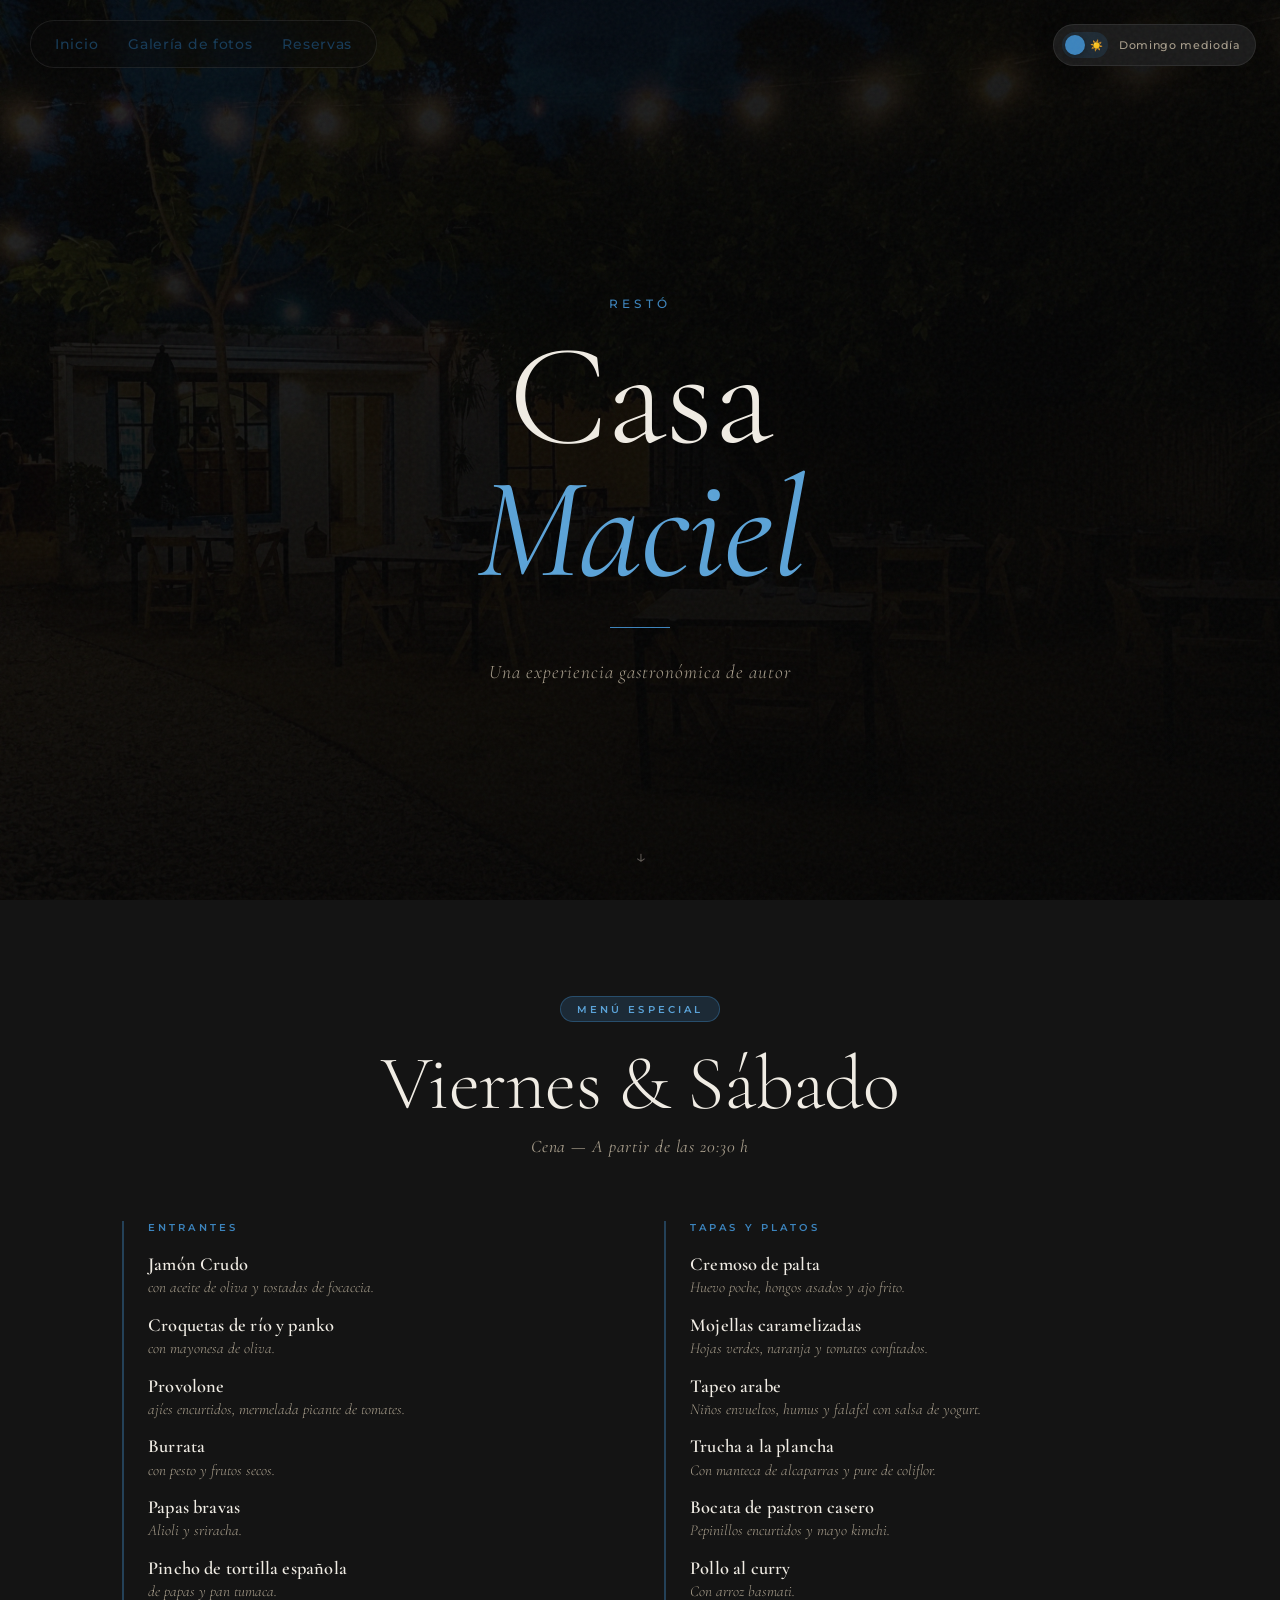
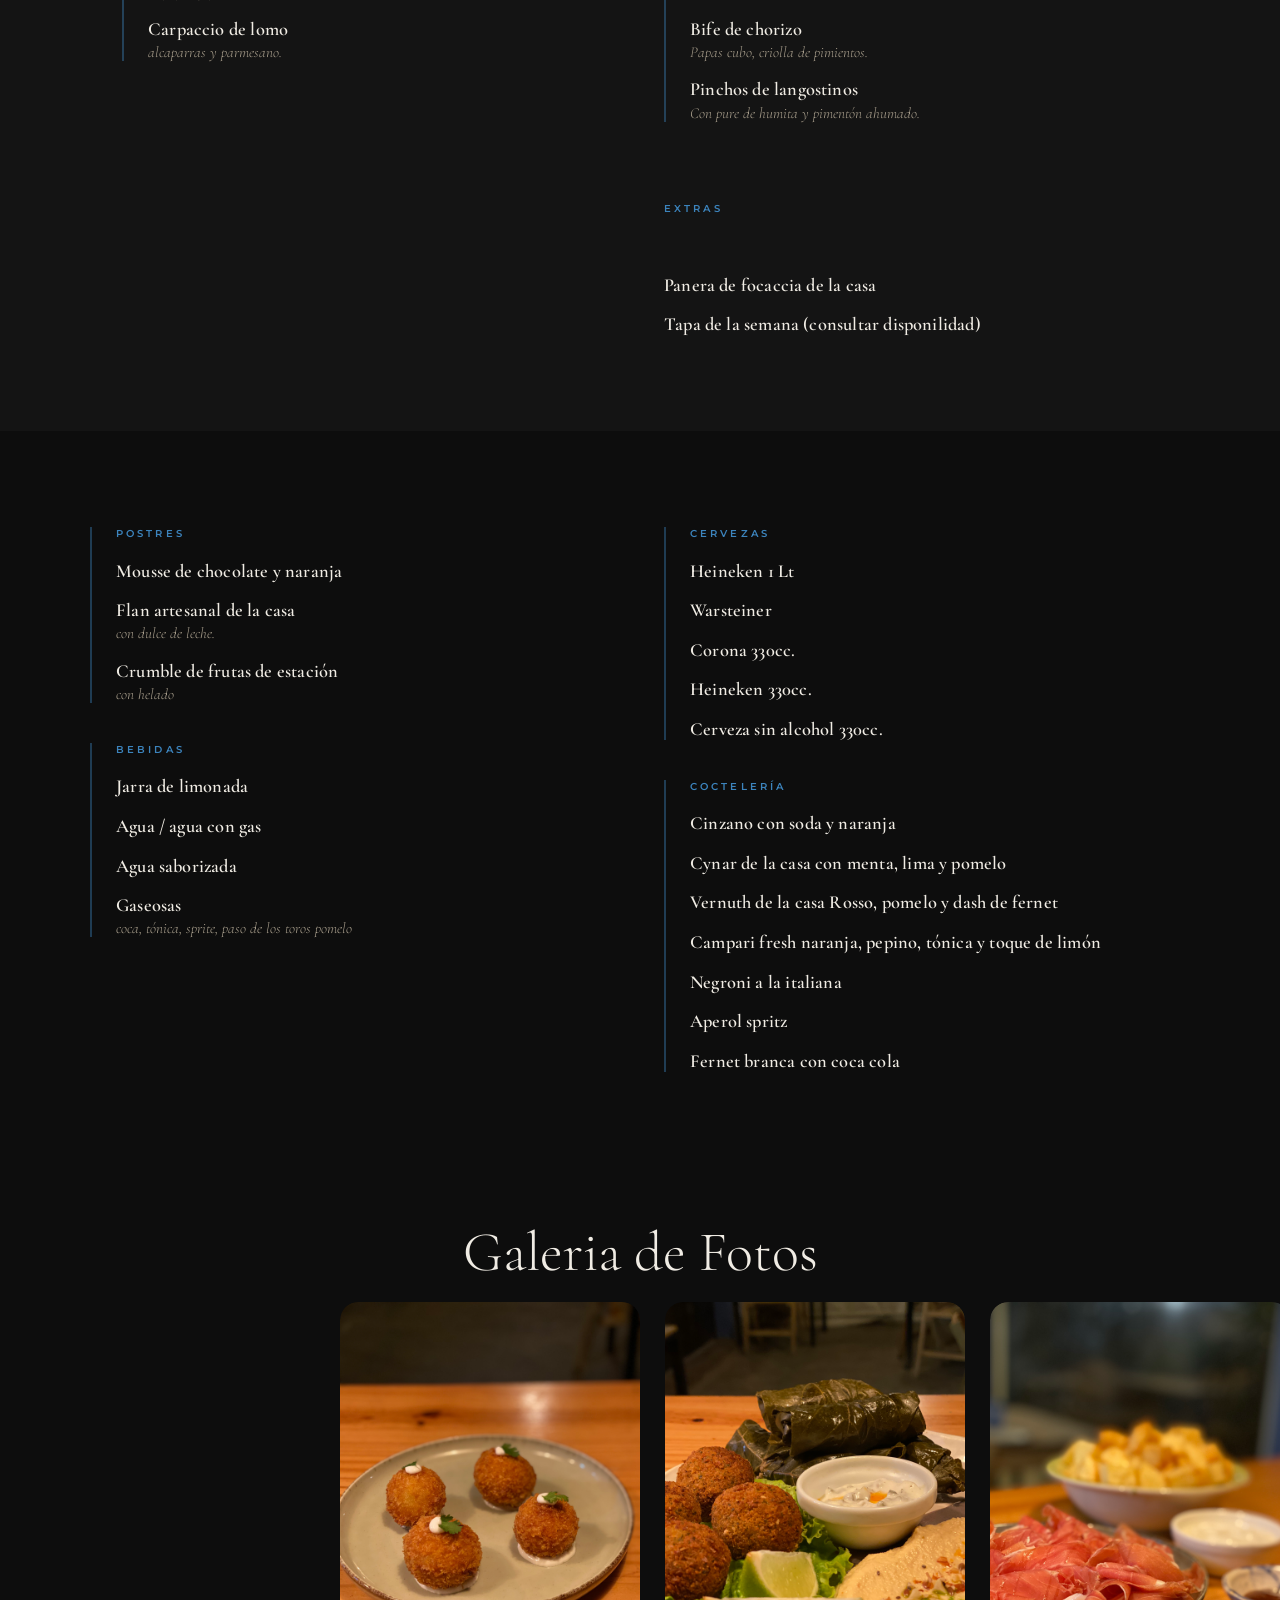
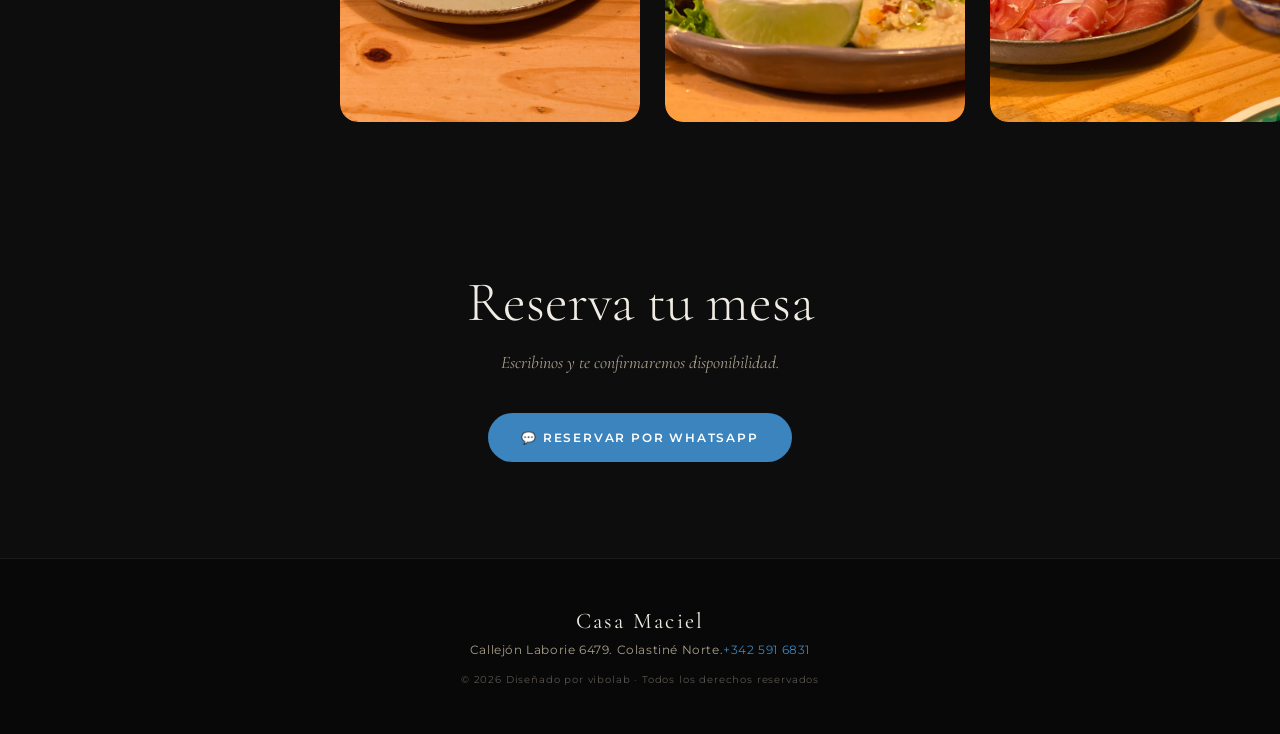
==== index.html @ a806f14a "Menu acomodado y galeria" ====
<!DOCTYPE html>
<html lang="es" data-theme="dark">
<head>
  <meta charset="UTF-8" />
 <title>Casa Maciel Resto - Experiencia gastronómica.</title>

  <link rel="canonical" href="https://www.casamacielresto.com/">
  <meta name="description" content="Casa Maciel Resto en Colastine Norte. Platos caseros, cocina de autor.">
  <meta name="keywords" content="casa maciel, pastas, platos caseros, cocina de autor, Colastine Norte, experiencia gastronomica, ambiente familiar">
  <meta name="author" content="Casa Maciel ">
  <meta name="robots" content="index, follow">
  <meta name="viewport" content="width=device-width, initial-scale=1.0">

  <meta property="og:title" content="Casa Maciel">
  <meta property="og:description" content="Cocina de autor. Experiencia gastronomica.">
  <meta property="og:url" content="https://www.casamacielresto.com/">
  <meta property="og:type" content="website">

  <meta name="viewport" content="width=device-width, initial-scale=1.0"/>
  <title>Casa Maciel</title>
  <link rel="preconnect" href="https://fonts.googleapis.com">
  <link rel="preconnect" href="https://fonts.gstatic.com" crossorigin>
  <link href="https://fonts.googleapis.com/css2?family=Cormorant+Garamond:ital,wght@0,300;0,400;0,600;1,300;1,400&family=Montserrat:wght@300;400;500;600&display=swap" rel="stylesheet">
  <link rel="stylesheet" href="style.css" />
</head>
<body>

  <div class="nav">

    <!-- MENÚ -->
    <nav class="menu">
      <a href="index.html">Inicio</a>
      <a href="index.html#galeria">Galería de fotos</a>
      <a href="index.html#reservas">Reservas</a>
    </nav>

  </div>

  <!-- Toggle Button -->
  <div class="theme-toggle-wrap">
    <button class="theme-toggle" id="themeToggle" aria-label="Cambiar modo">
      <div class="toggle-track">
        <div class="toggle-icons">
          <span class="icon-moon">🌙</span>
          <span class="icon-sun">☀️</span>
        </div>
        <div class="toggle-thumb"></div>
      </div>
      <span class="toggle-label" id="toggleLabel">Domingo mediodía</span>
    </button>
  </div>

  <!-- Hero -->
  <header class="hero">
    <div class="hero-bg"></div>
    <div class="hero-content">
      <p class="hero-tagline">Restó</p>
      <h1 class="hero-title">Casa<br><em>Maciel</em></h1>
      <div class="hero-divider"></div>
      <p class="hero-sub">Una experiencia gastronómica de autor</p>
    </div>
    <div class="hero-scroll">
      <span>↓</span>
    </div>
  </header>

  <!-- Menu Section -->
  <section class="menu-section" id="menuSection">

    <!-- MENÚ OSCURO: Viernes y Sábado Noche -->
    <div class="menu-panel menu-dark" id="menuNoche">
      <div class="menu-header">
        <span class="menu-badge">Menú especial</span>
        <h2 class="menu-title">Viernes & Sábado</h2>
        <p class="menu-subtitle">Cena — A partir de las 20:30 h</p>
      </div>

      <!--COLUMNA IZQUIERDA-->
      <div class="menu-body">
        <div class="menu-col">
          <div class="course">
            <h3 class="course-label">Entrantes</h3>
            <ul class="dish-list">
              <li class="dish">
                <span class="dish-name">Jamón Crudo</span>
                <span class="dish-desc">con aceite de oliva y tostadas de focaccia.</span>
              </li>
              <li class="dish">
                <span class="dish-name">Croquetas de río y panko</span>
                <span class="dish-desc">con mayonesa de oliva.</span>
              </li>
              <li class="dish">
                <span class="dish-name">Provolone</span>
                <span class="dish-desc">ajíes encurtidos, mermelada picante de tomates.</span>
              </li>
              <li class="dish">
                <span class="dish-name">Burrata</span>
                <span class="dish-desc">con pesto y frutos secos.</span>
              </li>
              <li class="dish">
                <span class="dish-name">Papas bravas</span>
                <span class="dish-desc">Alioli y sriracha.</span>
              </li>
              <li class="dish">
                <span class="dish-name">Pincho de tortilla española</span>
                <span class="dish-desc">de papas y pan tumaca.</span>
              </li>
              <li class="dish">
                <span class="dish-name">Carpaccio de lomo</span>
                <span class="dish-desc">alcaparras y parmesano.</span>
              </li>
            </ul>
          </div>
      </div>

      <!-- COLUMNA DERECHA-->
  <div class="menu-col">

    <div class="course">
      <h3 class="course-label">Tapas y platos</h3>
          <ul class="dish-list">
            <li class="dish">
                <span class="dish-name">Cremoso de palta</span>
                <span class="dish-desc">Huevo poche, hongos asados y ajo frito.</span>
            </li>
            <li class="dish">
                <span class="dish-name">Mojellas caramelizadas</span>
                <span class="dish-desc">Hojas verdes, naranja y tomates confitados.</span>
            </li>
            <li class="dish">
                <span class="dish-name">Tapeo arabe</span>
                <span class="dish-desc">Niños envueltos, humus y falafel con salsa de yogurt.</span>
            </li>
            <li class="dish">
                <span class="dish-name">Trucha a la plancha</span>
                <span class="dish-desc">Con manteca de alcaparras y pure de coliflor.</span>
            </li>
            <li class="dish">
                <span class="dish-name">Bocata de pastron casero</span>
                <span class="dish-desc">Pepinillos encurtidos y mayo kimchi.</span>
            </li>
            <li class="dish">
                <span class="dish-name">Pollo al curry</span>
                <span class="dish-desc">Con arroz basmati.</span>
            </li>
            <li class="dish">
                <span class="dish-name">Bife de chorizo</span>
                <span class="dish-desc">Papas cubo, criolla de pimientos.</span>
            </li>
            <li class="dish">
                <span class="dish-name">Pinchos de langostinos</span>
                <span class="dish-desc">Con pure de humita y pimentón ahumado.</span>
            </li>
          </ul>
    </div>

    <div class="course"></div>
      <h3 class="course-label">Extras</h3>
            <ul class="dish-list">
              <li class="dish">
                <span class="dish-name">Panera de focaccia de la casa</span>
              </li>
              <li class="dish">
                <span class="dish-name">Tapa de la semana (consultar disponilidad)</span>
              </li>
            </ul>
        </div>
      </div>
    </div>
   </div>
    
   <!-- MENÚ CLARO: Domingos mediodía -->
    <div class="menu-panel menu-light" id="menuDia">
      <div class="menu-header">
        <span class="menu-badge">Menú del día</span>
        <h2 class="menu-title">Domingos</h2>
        <p class="menu-subtitle">Almuerzo — De 13:00 a 16:00 h</p>
      </div>

      <!--COLUMNA IZQUIERDA-->
      <div class="menu-body">
        <div class="menu-col">
          <div class="course">
            <h3 class="course-label">Para empezar</h3>
            <ul class="dish-list">
              <li class="dish">
                <span class="dish-name">Jamón Crudo</span>
                <span class="dish-desc">con aceite de oliva y tostadas de focaccia.</span>
              </li>
              <li class="dish">
                <span class="dish-name">Croquetas de río y panko</span>
                <span class="dish-desc">con mayonesa de oliva.</span>
              </li>
              <li class="dish">
                <span class="dish-name">Provolone</span>
                <span class="dish-desc">ajíes encurtidos, mermelada picante de tomates.</span>
              </li>
              <li class="dish">
                <span class="dish-name">Burrata</span>
                <span class="dish-desc">con pesto y frutos secos.</span>
              </li>
              <li class="dish">
                <span class="dish-name">Papas bravas</span>
                <span class="dish-desc">Alioli y sriracha.</span>
              </li>
              <li class="dish">
                <span class="dish-name">Pincho de tortilla española</span>
                <span class="dish-desc">de papas y pan tumaca.</span>
              </li>
              <li class="dish">
                <span class="dish-name">Carpaccio de lomo</span>
                <span class="dish-desc">alcaparras y parmesano.</span>
              </li>
            </ul>
          </div>
        </div>

        <!--COLUMNA DERECHA-->
        <div class="menu-col ">
          <div class="course">
            <h3 class="course-label">Principales</h3>
            <ul class="dish-list">
              <li class="dish">
                <span class="dish-name">Costillar a la leña</span>
                <span class="dish-desc">con ensalada criolla y papas cubo.</span>
              </li>
              <li class="dish">
                <span class="dish-name">Sorrentinos de hongo y ricota</span>
                <span class="dish-desc">con salsa Pomodoro y albahaca.</span>
              </li>
              <li class="dish">
                <span class="dish-name">Fagottinis de trucha</span>
                <span class="dish-desc">con manteca de hierbas y alcaparras.</span>
              </li>
              <li class="dish">
                <span class="dish-name">Raviolón de berenjena ahumada y frutos secos</span>
                <span class="dish-desc">con crema de tomillo.</span>
              </li>
              <li class="dish">
                <span class="dish-name">Lasagna mixta de jamón y queso, acelga y salsa blanca</span>
                <span class="dish-desc">con salsa de osobuco braseado.</span>
              </li>
              <li class="dish">
                <span class="dish-name">Consulte por pasta del día</span>
              </li>
              <li class="dish">
                <span class="dish-name">Otras salsas</span>
                <span class="dish-desc">ragu de hongos / tuco / crema.</span>
              </li>
            </ul>
          </div>
        </div>

        </div>  
        </div>
      </div>
    </div>

  </section>

  <section class="postres">
  <div class="postres-inner">

    <div class="menu-body">

      <!-- COLUMNA IZQUIERDA -->
      <div class="menu-col">

        <div class="course">
          <h3 class="course-label">Postres</h3>
          <ul class="dish-list">
            <li class="dish">
              <span class="dish-name">Mousse de chocolate y naranja</span>
            </li>

            <li class="dish">
              <span class="dish-name">Flan artesanal de la casa</span>
              <span class="dish-desc">con dulce de leche.</span>
            </li>

            <li class="dish">
              <span class="dish-name">Crumble de frutas de estación</span>
              <span class="dish-desc">con helado</span>
            </li>
          </ul>
        </div>

        <div class="course">
          <h3 class="course-label">Bebidas</h3>

          <ul class="dish-list">
            <li class="dish">
              <span class="dish-name">Jarra de limonada</span>
            </li>

            <li class="dish">
              <span class="dish-name">Agua / agua con gas</span>
            </li>

            <li class="dish">
              <span class="dish-name">Agua saborizada</span>
            </li>

            <li class="dish">
              <span class="dish-name">Gaseosas </span>
              <span class="dish-desc">coca, tónica, sprite, paso de los toros pomelo</span>
            </li>
          </ul>
        </div>

      </div>

      <!-- COLUMNA DERECHA -->
      <div class="menu-col">

        <div class="course">
          <h3 class="course-label">Cervezas</h3>

          <ul class="dish-list">
            <li class="dish">
              <span class="dish-name">Heineken 1 Lt</span>
            </li>

            <li class="dish">
              <span class="dish-name">Warsteiner</span>
            </li>

            <li class="dish">
              <span class="dish-name">Corona 330cc.</span>
            </li>

            <li class="dish">
              <span class="dish-name">Heineken 330cc.</span>
            </li>

            <li class="dish">
              <span class="dish-name">Cerveza sin alcohol 330cc.</span>
            </li>
          </ul>
        </div>

        <div class="course">
          <h3 class="course-label">Coctelería</h3>

          <ul class="dish-list">
            <li class="dish">
              <span class="dish-name">Cinzano con soda y naranja</span>
            </li>

            <li class="dish">
              <span class="dish-name">Cynar de la casa con menta, lima y pomelo</span>
            </li>

            <li class="dish">
              <span class="dish-name">Vernuth de la casa Rosso, pomelo y dash de fernet</span>
            </li>

            <li class="dish">
              <span class="dish-name">Campari fresh naranja, pepino, tónica y toque de limón</span>
            </li>

            <li class="dish">
              <span class="dish-name">Negroni a la italiana</span>
            </li>

            <li class="dish">
              <span class="dish-name">Aperol spritz</span>
            </li>

            <li class="dish">
              <span class="dish-name">Fernet branca con coca cola</span>
            </li>
          </ul>
        </div>

      </div>

    </div>

  </div>
</section>

<!-- Gasleria de Fotos -->
<section class="galeria" id="galeria">
  <div class="reservas-inner">
    <h2 class="reservas-title">Galeria de Fotos</h2>
      <div class="galeria-track">

        <!-- originales -->
        <div class="card"><img src="img/IMG_4626.jpg"></div>
        <div class="card"><img src="img/IMG_4635.jpg"></div>
        <div class="card"><img src="img/IMG_4674.jpg"></div>
        <div class="card"><img src="img/IMG_4711.jpg"></div>
        <div class="card"><img src="img/IMG_4718.jpg"></div>
        <div class="card"><img src="img/IMG_4720.jpg "></div>


         <!-- duplicadas -->
        <div class="card"><img src="img/IMG_4626.jpg"></div>
        <div class="card"><img src="img/IMG_4635.jpg"></div>
        <div class="card"><img src="img/IMG_4674.jpg"></div>
        <div class="card"><img src="img/IMG_4711.jpg"></div>
        <div class="card"><img src="img/IMG_4718.jpg"></div>
        <div class="card"><img src="img/IMG_4720.jpg "></div>


      </div>
  </div>
</section>  

<!-- Reservas -->
<section class="reservas" id="reservas">
  <div class="reservas-inner">
    <h2 class="reservas-title">Reserva tu mesa</h2>

    <p class="reservas-text">
      Escribinos y te confirmaremos disponibilidad.
    </p>

    <div class="reservas-actions">

      <a href="https://wa.me/543425916831?text=Hola,%20quiero%20reservar%20una%20mesa"
         target="_blank"
         class="btn btn-primary">

         💬 Reservar por WhatsApp

      </a>

    </div>
  </div>
</section>

  <!-- Footer -->
  <footer class="footer">
    <div class="footer-inner">
      <p class="footer-brand">Casa Maciel</p>
      <p class="footer-info">Callejón Laborie 6479. Colastiné Norte.<a href="tel:+5493425916831">+342 591 6831</a></p>
      <p class="footer-copy">© 2026 Diseñado por <a href="https://vibolabdev.com/">vibolab</a> · Todos los derechos reservados</p>
    </div>
  </footer>

  <script src="script.js"></script>
</body>
</html>
---- style.css ----
/* ===========================
   CASA MACIEL — style.css
   =========================== */

/* ---------- Reset & Base ---------- */
*, *::before, *::after { box-sizing: border-box; margin: 0; padding: 0; }

html {
  scroll-behavior: smooth;
  font-size: 16px;
}

/* ---------- CSS Variables: DARK (Viernes & Sábado noche) ---------- */
[data-theme="dark"] {
  --bg:           #0d0d0d;
  --bg-2:         #141414;
  --bg-card:      #1a1a1a;
  --surface:      #222222;
  --accent:       #3c84bd;
  --accent-light: #5ba3d8;
  --accent-glow:  rgba(60, 132, 189, 0.25);
  --text-primary: #f0ece4;
  --text-sec:     #a89e8c;
  --text-muted:   #5a5550;
  --border:       rgba(255,255,255,0.08);
  --border-acc:   rgba(60,132,189,0.4);
  --price-bg:     rgba(60,132,189,0.12);
  --badge-bg:     rgba(60,132,189,0.2);
  --badge-color:  #5ba3d8;
  --hero-overlay: linear-gradient(160deg, rgba(13,13,13,0.6) 0%, rgba(13,13,13,0.85) 60%, #0d0d0d 100%);
  --toggle-bg:    #1e2a34;
  --toggle-thumb: #3c84bd;
  --btn-primary-bg: #3c84bd;
  --btn-primary-text: #fff;
  --btn-outline-border: rgba(240,236,228,0.3);
  --btn-outline-text: #f0ece4;
  --footer-bg:    #080808;
  --grain-opacity: 0.04;
}

/* ---------- CSS Variables: LIGHT (Domingos mediodía) ---------- */
[data-theme="light"] {
  --bg:           #f5f0e8;
  --bg-2:         #ede7db;
  --bg-card:      #ffffff;
  --surface:      #faf7f2;
  --accent:       #3c84bd;
  --accent-light: #2a6fa8;
  --accent-glow:  rgba(60, 132, 189, 0.15);
  --text-primary: #1a1612;
  --text-sec:     #5c4f3a;
  --text-muted:   #a09278;
  --border:       rgba(0,0,0,0.08);
  --border-acc:   rgba(60,132,189,0.3);
  --price-bg:     rgba(60,132,189,0.08);
  --badge-bg:     rgba(60,132,189,0.12);
  --badge-color:  #2a6fa8;
  --hero-overlay: linear-gradient(160deg, rgba(245,240,232,0.5) 0%, rgba(245,240,232,0.8) 60%, #f5f0e8 100%);
  --toggle-bg:    #ddd7cb;
  --toggle-thumb: #f5f0e8;
  --btn-primary-bg: #3c84bd;
  --btn-primary-text: #fff;
  --btn-outline-border: rgba(26,22,18,0.25);
  --btn-outline-text: #1a1612;
  --footer-bg:    #e8e1d4;
  --grain-opacity: 0.02;
}

/* ---------- Body ---------- */
body {
  font-family: 'Montserrat', sans-serif;
  background-color: var(--bg);
  color: var(--text-primary);
  transition: background-color 0.6s ease, color 0.6s ease;
  overflow-x: hidden;
}

/* Grain texture overlay */
body::before {
  content: '';
  position: fixed;
  inset: 0;
  background-image: url("data:image/svg+xml,%3Csvg viewBox='0 0 256 256' xmlns='http://www.w3.org/2000/svg'%3E%3Cfilter id='noise'%3E%3CfeTurbulence type='fractalNoise' baseFrequency='0.9' numOctaves='4' stitchTiles='stitch'/%3E%3C/filter%3E%3Crect width='100%25' height='100%25' filter='url(%23noise)'/%3E%3C/svg%3E");
  opacity: var(--grain-opacity);
  pointer-events: none;
  z-index: 9999;
}

/* ---------- Theme Toggle ---------- */
.theme-toggle-wrap {
  position: fixed;
  top: 1.5rem;
  right: 1.5rem;
  z-index: 1000;
}

.theme-toggle {
  display: flex;
  align-items: center;
  gap: 0.7rem;
  background: var(--bg-card);
  border: 1px solid var(--border);
  border-radius: 50px;
  padding: 0.45rem 0.9rem 0.45rem 0.5rem;
  cursor: pointer;
  transition: all 0.3s ease;
  box-shadow: 0 4px 20px rgba(0,0,0,0.18);
  backdrop-filter: blur(10px);
}

.theme-toggle:hover {
  border-color: var(--border-acc);
  box-shadow: 0 4px 24px var(--accent-glow);
}

.toggle-track {
  position: relative;
  width: 46px;
  height: 26px;
  background: var(--toggle-bg);
  border-radius: 13px;
  transition: background 0.4s ease;
  flex-shrink: 0;
}

.toggle-icons {
  position: absolute;
  inset: 0;
  display: flex;
  align-items: center;
  justify-content: space-between;
  padding: 0 5px;
  font-size: 0.65rem;
  pointer-events: none;
}

.toggle-thumb {
  position: absolute;
  top: 3px;
  left: 3px;
  width: 20px;
  height: 20px;
  border-radius: 50%;
  background: var(--toggle-thumb);
  transition: transform 0.4s cubic-bezier(0.34, 1.56, 0.64, 1), background 0.4s ease;
  box-shadow: 0 2px 6px rgba(0,0,0,0.3);
}

[data-theme="light"] .toggle-thumb {
  transform: translateX(20px);
}

.toggle-label {
  font-family: 'Montserrat', sans-serif;
  font-size: 0.7rem;
  font-weight: 500;
  letter-spacing: 0.06em;
  color: var(--text-sec);
  white-space: nowrap;
  transition: color 0.4s ease;
}

/* ---------- Hero ---------- */
.hero {
  position: relative;
  height: 100vh;
  min-height: 600px;
  display: flex;
  align-items: center;
  justify-content: center;
  overflow: hidden;
  padding-top:80px;
}

.hero-bg {
  position: absolute;
  inset: 0;
  background-image: url('img/hero.jpg');
  background-size: cover;
  background-position: center;
  transition: filter 0.6s ease;
}

[data-theme="dark"] .hero-bg {
  filter: brightness(0.35) saturate(0.8);
}

[data-theme="light"] .hero-bg {
  filter: brightness(0.75) saturate(0.9);
}

.hero-bg::after {
  content: '';
  position: absolute;
  inset: 0;
  background: var(--hero-overlay);
  transition: background 0.6s ease;
}

.hero-content {
  position: relative;
  z-index: 2;
  text-align: center;
  padding: 0 2rem;
}

.hero-tagline {
  font-family: 'Montserrat', sans-serif;
  font-size: 0.75rem;
  font-weight: 500;
  letter-spacing: 0.35em;
  text-transform: uppercase;
  color: var(--accent);
  margin-bottom: 1.2rem;
  opacity: 0;
  animation: fadeUp 1s 0.3s forwards;
}

.hero-title {
  font-family: 'Cormorant Garamond', serif;
  font-size: clamp(4rem, 12vw, 9rem);
  font-weight: 300;
  line-height: 0.92;
  color: var(--text-primary);
  letter-spacing: -0.01em;
  opacity: 0;
  animation: fadeUp 1s 0.5s forwards;
  transition: color 0.6s ease;
}

.hero-title em {
  font-style: italic;
  font-weight: 400;
  color: var(--accent-light);
  transition: color 0.6s ease;
}

.hero-divider {
  width: 60px;
  height: 1px;
  background: var(--accent);
  margin: 2rem auto;
  opacity: 0;
  animation: fadeUp 1s 0.7s forwards;
  transition: background 0.6s ease;
}

.hero-sub {
  font-family: 'Cormorant Garamond', serif;
  font-size: 1.2rem;
  font-style: italic;
  font-weight: 300;
  color: var(--text-sec);
  letter-spacing: 0.05em;
  opacity: 0;
  animation: fadeUp 1s 0.9s forwards;
  transition: color 0.6s ease;
}

.hero-scroll {
  position: absolute;
  bottom: 2rem;
  left: 50%;
  transform: translateX(-50%);
  z-index: 2;
  color: var(--text-muted);
  font-size: 1.2rem;
  animation: bounce 2s infinite;
}

/* ---------- Menu Section ---------- */
.menu-section {
  position: relative;
  background: var(--bg-2);
  transition: background 0.6s ease;
}

.menu-panel {
  padding: 6rem 2rem;
  max-width: 1100px;
  margin: 0 auto;
  opacity: 0;
  transform: translateY(24px);
  transition: opacity 0.5s ease, transform 0.5s ease;
  pointer-events: none;
  position: absolute;
  top: 0;
  left: 0;
  right: 0;
}

.menu-panel.active {
  opacity: 1;
  transform: translateY(0);
  pointer-events: all;
  position: relative;
}

/* ---------- Menu Header ---------- */
.menu-header {
  text-align: center;
  margin-bottom: 4rem;
}

.menu-badge {
  display: inline-block;
  font-family: 'Montserrat', sans-serif;
  font-size: 0.65rem;
  font-weight: 600;
  letter-spacing: 0.3em;
  text-transform: uppercase;
  color: var(--badge-color);
  background: var(--badge-bg);
  border: 1px solid var(--border-acc);
  padding: 0.35rem 1rem;
  border-radius: 50px;
  margin-bottom: 1.5rem;
  transition: all 0.4s ease;
}

.menu-title {
  font-family: 'Cormorant Garamond', serif;
  font-size: clamp(2.8rem, 6vw, 5rem);
  font-weight: 300;
  color: var(--text-primary);
  letter-spacing: -0.01em;
  line-height: 1;
  margin-bottom: 0.8rem;
  transition: color 0.6s ease;
}

.menu-subtitle {
  font-family: 'Cormorant Garamond', serif;
  font-size: 1.1rem;
  font-style: italic;
  color: var(--text-sec);
  letter-spacing: 0.05em;
  transition: color 0.4s ease;
}

/* ---------- Menu Body ---------- */
.menu-body {
  display: grid;
  grid-template-columns: 1fr 1fr;
  gap: 3rem;
}

@media (max-width: 700px) {
  .menu-body { grid-template-columns: 1fr; gap: 2rem; }
}

.menu-col {
  display: flex;
  flex-direction: column;
  gap: 2.5rem;
}

/* ---------- Course ---------- */
.course {
  border-left: 2px solid var(--border-acc);
  padding-left: 1.5rem;
  transition: border-color 0.4s ease;
}

.course-label {
  font-family: 'Montserrat', sans-serif;
  font-size: 0.65rem;
  font-weight: 600;
  letter-spacing: 0.3em;
  text-transform: uppercase;
  color: var(--accent);
  margin-bottom: 1.2rem;
  transition: color 0.4s ease;
}

/* ---------- Dish List ---------- */
.dish-list {
  list-style: none;
  display: flex;
  flex-direction: column;
  gap: 1.1rem;
}

.dish {
  display: flex;
  flex-direction: column;
  gap: 0.2rem;
}

.dish-name {
  font-family: 'Cormorant Garamond', serif;
  font-size: 1.15rem;
  font-weight: 600;
  color: var(--text-primary);
  letter-spacing: 0.01em;
  transition: color 0.4s ease;
}

.dish-desc {
  font-family: 'Cormorant Garamond', serif;
  font-size: 0.95rem;
  font-style: italic;
  color: var(--text-sec);
  font-weight: 300;
  transition: color 0.4s ease;
}

/* ---------- Price Block ---------- */
.menu-price {
  margin-top: auto;
  background: var(--price-bg);
  border: 1px solid var(--border-acc);
  border-radius: 12px;
  padding: 1.5rem 2rem;
  display: flex;
  flex-direction: column;
  align-items: flex-start;
  gap: 0.3rem;
  transition: background 0.4s ease, border-color 0.4s ease;
}

.price-label {
  font-family: 'Montserrat', sans-serif;
  font-size: 0.65rem;
  font-weight: 600;
  letter-spacing: 0.25em;
  text-transform: uppercase;
  color: var(--accent);
}

.price-value {
  font-family: 'Cormorant Garamond', serif;
  font-size: 3rem;
  font-weight: 300;
  color: var(--text-primary);
  line-height: 1;
  transition: color 0.4s ease;
}

.price-note {
  font-family: 'Montserrat', sans-serif;
  font-size: 0.7rem;
  color: var(--text-muted);
  letter-spacing: 0.05em;
  transition: color 0.4s ease;
}

/* ---------- Postres ---------- */
.postres {
  background: var(--bg);
  padding: 6rem 2rem;
  transition: background 0.6s ease;
}

.postres-inner {
  max-width: 1100px;
  margin: 0 auto;
}

/* ---------- Reservas ---------- */
.reservas {
  background: var(--bg);
  padding: 6rem 2rem;
  transition: background 0.6s ease;
}

.reservas-inner {
  max-width: 600px;
  margin: 0 auto;
  text-align: center;
}

.reservas-title {
  font-family: 'Cormorant Garamond', serif;
  font-size: clamp(2.2rem, 5vw, 3.5rem);
  font-weight: 300;
  color: var(--text-primary);
  margin-bottom: 1rem;
  transition: color 0.6s ease;
}

.reservas-text {
  font-family: 'Cormorant Garamond', serif;
  font-size: 1.1rem;
  font-style: italic;
  color: var(--text-sec);
  margin-bottom: 2.5rem;
  transition: color 0.4s ease;
}

.reservas-actions {
  display: flex;
  gap: 1rem;
  justify-content: center;
  flex-wrap: wrap;
}

.btn {
  display: inline-block;
  font-family: 'Montserrat', sans-serif;
  font-size: 0.75rem;
  font-weight: 600;
  letter-spacing: 0.15em;
  text-transform: uppercase;
  text-decoration: none;
  padding: 1rem 2rem;
  border-radius: 50px;
  transition: all 0.3s ease;
  cursor: pointer;
}

.btn-primary {
  background: var(--btn-primary-bg);
  color: var(--btn-primary-text);
  border: 1px solid transparent;
}

.btn-primary:hover {
  background: var(--accent-light);
  transform: translateY(-2px);
  box-shadow: 0 8px 24px var(--accent-glow);
}

.btn-outline {
  background: transparent;
  color: var(--btn-outline-text);
  border: 1px solid var(--btn-outline-border);
}

.btn-outline:hover {
  border-color: var(--accent);
  color: var(--accent);
  transform: translateY(-2px);
}

/* ---------- Footer ---------- */
.footer {
  background: var(--footer-bg);
  padding: 3rem 2rem;
  text-align: center;
  border-top: 1px solid var(--border);
  transition: background 0.6s ease, border-color 0.4s ease;
}

.footer-brand {
  font-family: 'Cormorant Garamond', serif;
  font-size: 1.4rem;
  font-weight: 400;
  color: var(--text-primary);
  margin-bottom: 0.5rem;
  letter-spacing: 0.1em;
  transition: color 0.4s ease;
}

.footer-info {
  font-family: 'Montserrat', sans-serif;
  font-size: 0.75rem;
  color: var(--text-sec);
  margin-bottom: 1rem;
  letter-spacing: 0.05em;
  transition: color 0.4s ease;
}

.footer-info a {
  color: var(--accent);
  text-decoration: none;
}

.footer-copy {
  font-family: 'Montserrat', sans-serif;
  font-size: 0.65rem;
  color: var(--text-muted);
  letter-spacing: 0.08em;
  transition: color 0.4s ease;
}
.footer-copy a {
  text-decoration: none;
  color: var(--text-muted);
}

/* ---------- Animations ---------- */
@keyframes fadeUp {
  from { opacity: 0; transform: translateY(20px); }
  to   { opacity: 1; transform: translateY(0); }
}

@keyframes bounce {
  0%, 100% { transform: translateX(-50%) translateY(0); }
  50%       { transform: translateX(-50%) translateY(8px); }
}

/* ---------- Scrollbar ---------- */
::-webkit-scrollbar { width: 6px; }
::-webkit-scrollbar-track { background: var(--bg); }
::-webkit-scrollbar-thumb { background: var(--accent); border-radius: 3px; }


/* NAV */
.nav {
  position: fixed;
  top:20px;
  left:30px;
  z-index:999;
}

/* MENÚ */
.menu {
  display: flex;
  align-items: center;
  gap: 30px;
  background: rgba(10,10,10,0.45);
  padding: 14px 24px;
  border-radius: 50px;
  backdrop-filter: blur(12px);
  -webkit-backdrop-filter: blur(12px);
  border: 1px solid rgba(255,255,255,0.08);
}

.menu a {
  text-decoration: none;
  color: #163955;
  font-size: 14px;
  font-weight: 500;
  letter-spacing: 0.05em;
  transition: 0.3s;
}

/* HOVER SUBRAYADO */
.menu a::after {
  content: "";
  position: absolute;
  bottom: -5px;
  left: 0;
  width: 0%;
  height: 2px;
  background: #163955;
  transition: 0.3s;
}

.menu a:hover{
    opacity: 0.7;
}

.galeria{
    width: 100%;
    overflow: hidden;
    padding: 50px 0;
    position: relative;
}

.galeria-track{
    display: flex;
    align-items: center;
    gap: 25px;

    width: fit-content;

    animation: carrusel 30s linear infinite;
}

.galeria-track:hover{
    animation-play-state: paused;
}

.galeria .card{
    width: 300px;
    flex-shrink: 0;
    overflow: hidden;
    border-radius: 18px;

    position: relative;
    z-index: 1;

    transition: transform 0.35s ease;
}

.galeria .card img{
    width: 100%;
    height: 420px;
    object-fit: cover;
    border-radius: 18px;
    display: block;

    transition: transform 0.35s ease;
}

/* efecto hover */
.galeria .card:hover{
    transform: scale(1.08);
    z-index: 20;
}

.galeria .card:hover img{
    transform: scale(1.03);
}


@keyframes carrusel{
    from{
        transform: translateX(0);
    }

    to{
        transform: translateX(-50%);
    }
}

    @media (max-width: 768px){

  .nav{
      left: 15px;
      top: 15px;
  }

  .menu{
      gap: 15px;
      padding: 12px 18px;
  }

  .menu a{
      font-size: 12px;
  }

}
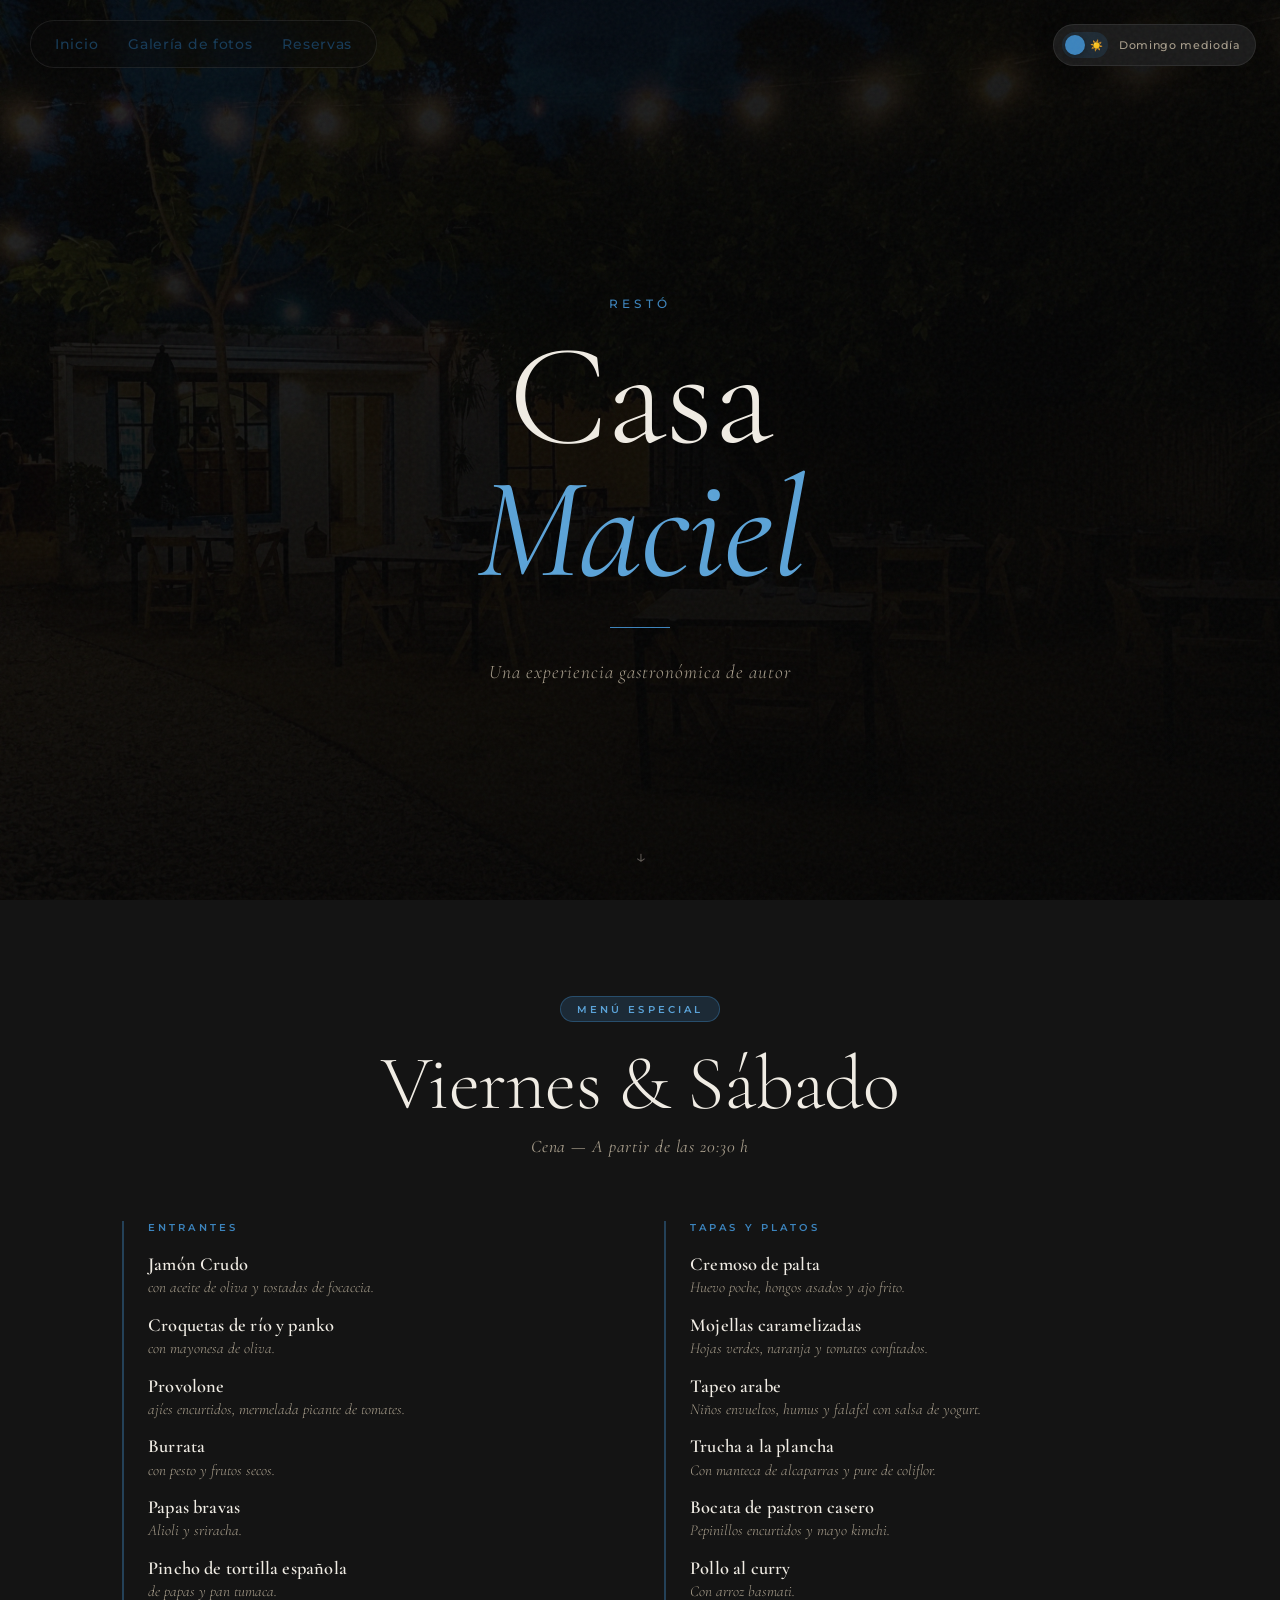
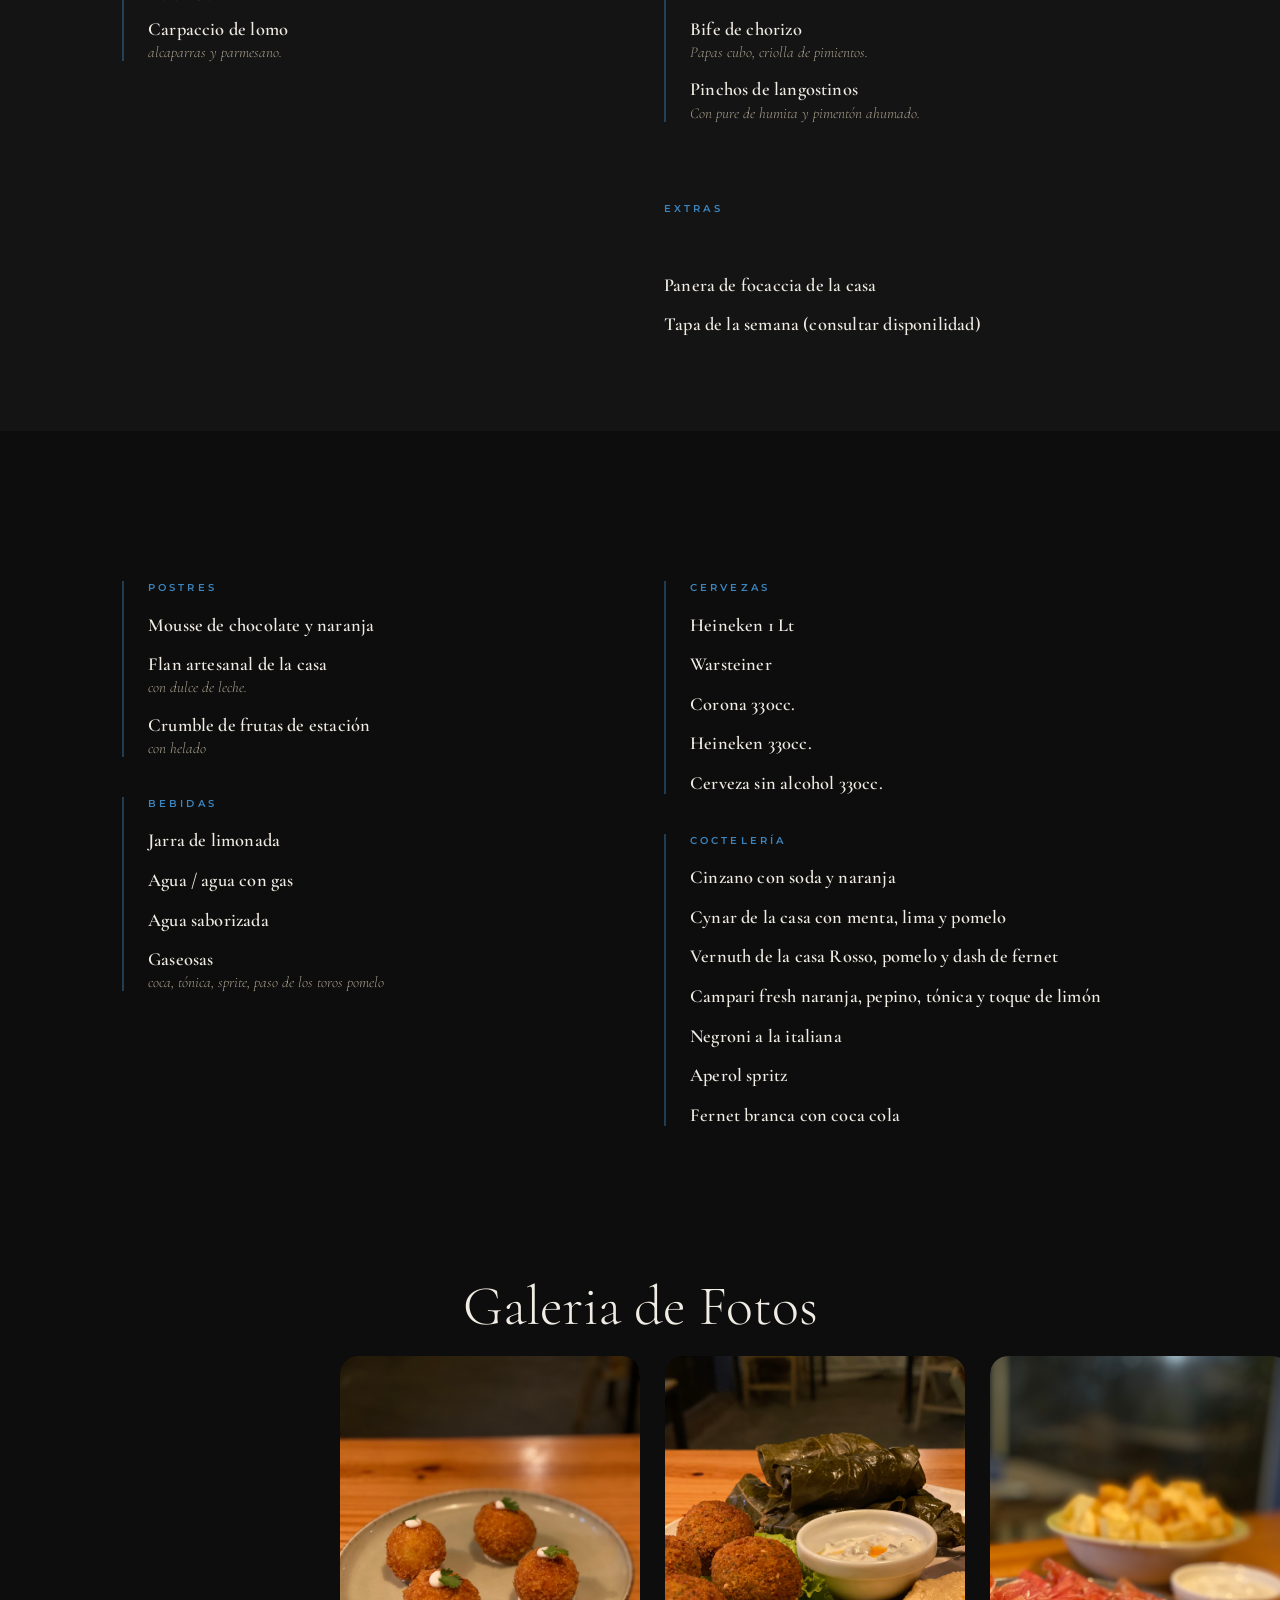
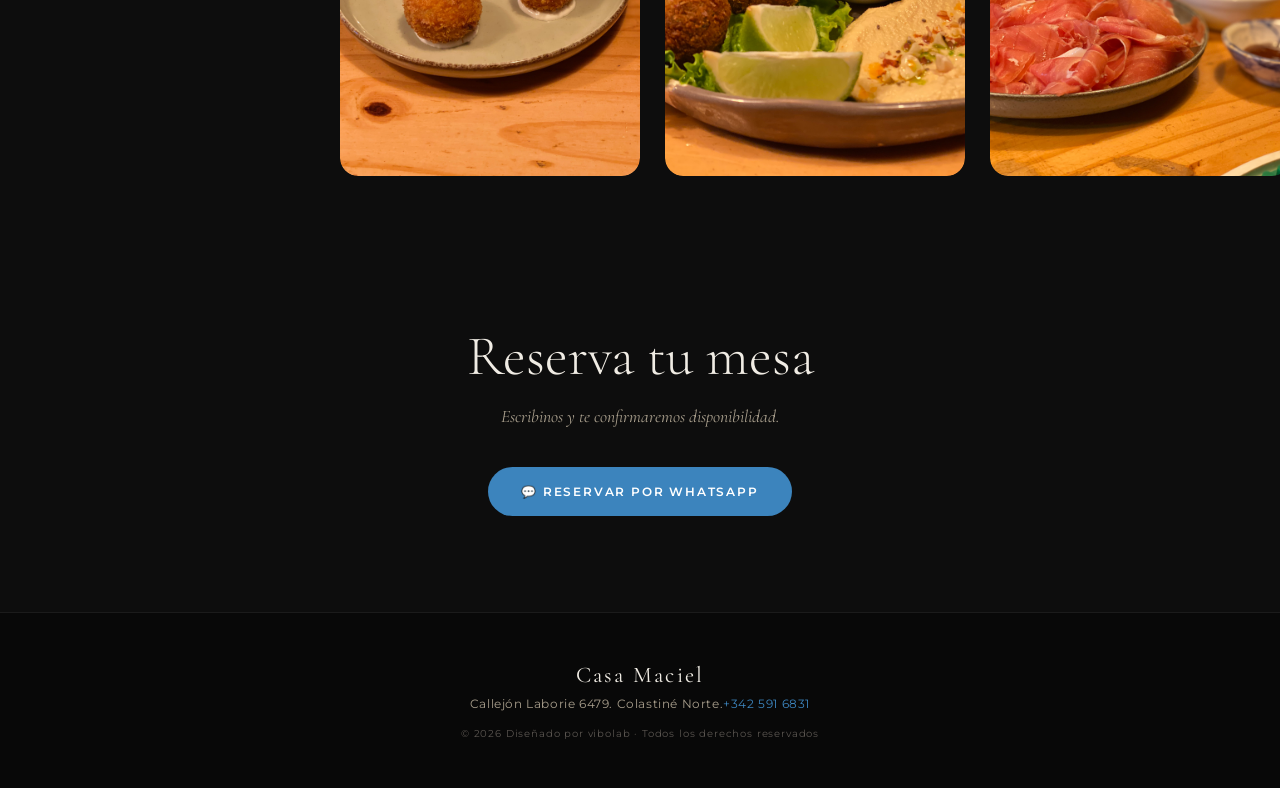
==== commit f734f04e: "Responsive arreglado" ====
--- a/index.html
+++ b/index.html
@@ -25,29 +25,31 @@
 </head>
 <body>
 
-  <div class="nav">
+  <div class="topbar">
 
     <!-- MENÚ -->
-    <nav class="menu">
-      <a href="index.html">Inicio</a>
-      <a href="index.html#galeria">Galería de fotos</a>
-      <a href="index.html#reservas">Reservas</a>
-    </nav>
-
-  </div>
-
-  <!-- Toggle Button -->
-  <div class="theme-toggle-wrap">
-    <button class="theme-toggle" id="themeToggle" aria-label="Cambiar modo">
-      <div class="toggle-track">
-        <div class="toggle-icons">
-          <span class="icon-moon">🌙</span>
-          <span class="icon-sun">☀️</span>
-        </div>
-        <div class="toggle-thumb"></div>
-      </div>
-      <span class="toggle-label" id="toggleLabel">Domingo mediodía</span>
-    </button>
+    <div class="nav">
+      <nav class="menu">
+        <a href="index.html">Inicio</a>
+        <a href="index.html#galeria">Galería de fotos</a>
+        <a href="index.html#reservas">Reservas</a>
+      </nav>
+    </div>
+
+    <!-- Toggle Button -->
+    <div class="theme-toggle-wrap">
+      <button class="theme-toggle" id="themeToggle" aria-label="Cambiar modo">
+        <div class="toggle-track">
+          <div class="toggle-icons">
+            <span class="icon-moon">🌙</span>
+            <span class="icon-sun">☀️</span>
+          </div>
+          <div class="toggle-thumb"></div>
+        </div>
+        <span class="toggle-label" id="toggleLabel">Domingo mediodía</span>
+      </button>
+    </div>
+
   </div>
 
   <!-- Hero -->
--- a/style.css
+++ b/style.css
@@ -345,9 +345,6 @@
   gap: 3rem;
 }
 
-@media (max-width: 700px) {
-  .menu-body { grid-template-columns: 1fr; gap: 2rem; }
-}
 
 .menu-col {
   display: flex;
@@ -448,13 +445,19 @@
 /* ---------- Postres ---------- */
 .postres {
   background: var(--bg);
-  padding: 6rem 2rem;
   transition: background 0.6s ease;
+  margin-top: 150px;
 }
 
 .postres-inner {
   max-width: 1100px;
   margin: 0 auto;
+  padding: 0 2rem 6rem;
+}
+.postres .menu-body{
+  display: grid;
+  grid-template-columns: 1fr 1fr;
+  gap: 3rem;
 }
 
 /* ---------- Reservas ---------- */
@@ -596,11 +599,29 @@
 
 
 /* NAV */
+.topbar {
+  position: fixed;
+  top: 0;
+  left: 0;
+  right: 0;
+  z-index: 999;
+  display: flex;
+  align-items: center;
+  pointer-events: none; /* los hijos capturan eventos */
+}
+
 .nav {
-  position: fixed;
-  top:20px;
-  left:30px;
-  z-index:999;
+  position: absolute;
+  top: 20px;
+  left: 30px;
+  pointer-events: all;
+}
+
+.theme-toggle-wrap {
+  position: absolute;
+  top: 1.5rem;
+  right: 1.5rem;
+  pointer-events: all;
 }
 
 /* MENÚ */
@@ -638,87 +659,138 @@
 }
 
 .menu a:hover{
-    opacity: 0.7;
+  opacity: 0.7;
 }
 
 .galeria{
-    width: 100%;
-    overflow: hidden;
-    padding: 50px 0;
-    position: relative;
+  width: 100%;
+  overflow: hidden;
+  padding: 50px 0;
+  position: relative;
 }
 
 .galeria-track{
-    display: flex;
-    align-items: center;
-    gap: 25px;
-
-    width: fit-content;
-
-    animation: carrusel 30s linear infinite;
+  display: flex;
+  align-items: center;
+  gap: 25px;
+  
+  width: fit-content;
+  
+  animation: carrusel 30s linear infinite;
 }
 
 .galeria-track:hover{
-    animation-play-state: paused;
+  animation-play-state: paused;
 }
 
 .galeria .card{
-    width: 300px;
-    flex-shrink: 0;
-    overflow: hidden;
-    border-radius: 18px;
-
-    position: relative;
-    z-index: 1;
-
-    transition: transform 0.35s ease;
+  width: 300px;
+  flex-shrink: 0;
+  overflow: hidden;
+  border-radius: 18px;
+  
+  position: relative;
+  z-index: 1;
+  
+  transition: transform 0.35s ease;
 }
 
 .galeria .card img{
-    width: 100%;
-    height: 420px;
-    object-fit: cover;
-    border-radius: 18px;
-    display: block;
-
-    transition: transform 0.35s ease;
+  width: 100%;
+  height: 420px;
+  object-fit: cover;
+  border-radius: 18px;
+  display: block;
+  
+  transition: transform 0.35s ease;
 }
 
 /* efecto hover */
 .galeria .card:hover{
-    transform: scale(1.08);
-    z-index: 20;
+  transform: scale(1.08);
+  z-index: 20;
 }
 
 .galeria .card:hover img{
-    transform: scale(1.03);
+  transform: scale(1.03);
 }
 
 
 @keyframes carrusel{
-    from{
-        transform: translateX(0);
-    }
-
-    to{
-        transform: translateX(-50%);
-    }
-}
-
-    @media (max-width: 768px){
-
-  .nav{
-      left: 15px;
-      top: 15px;
-  }
-
-  .menu{
-      gap: 15px;
-      padding: 12px 18px;
-  }
-
-  .menu a{
-      font-size: 12px;
+  from{
+    transform: translateX(0);
+  }
+  
+  to{
+    transform: translateX(-50%);
+  }
+}
+
+@media (max-width: 768px){
+
+  /* La topbar se convierte en barra horizontal real */
+  .topbar {
+    pointer-events: all;
+    background: rgba(10,10,10,0.6);
+    backdrop-filter: blur(12px);
+    -webkit-backdrop-filter: blur(12px);
+    border-bottom: 1px solid rgba(255,255,255,0.07);
+    padding: 10px 16px;
+    justify-content: space-between;
+    align-items: center;
+  }
+
+  /* Nav vuelve al flujo normal dentro del topbar */
+  .nav {
+    position: static;
+    pointer-events: all;
+  }
+
+  .menu {
+    background: transparent;
+    border: none;
+    backdrop-filter: none;
+    -webkit-backdrop-filter: none;
+    padding: 0;
+    gap: 18px;
+  }
+
+  .menu a {
+    font-size: 11px;
+    letter-spacing: 0.03em;
+  }
+
+  /* Toggle también vuelve al flujo */
+  .theme-toggle-wrap {
+    position: static;
+    pointer-events: all;
+  }
+
+  .theme-toggle {
+    padding: 0.35rem 0.5rem;
+    box-shadow: none;
+  }
+
+  .toggle-label {
+    display: none;
+  }
+
+}
+@media (max-width: 700px) {
+  .menu-body { grid-template-columns: 1fr; gap: 2rem; }
+}
+
+@media screen and (max-width: 768px) {
+
+  .postres .menu-body {
+    display: grid;
+    grid-template-columns: 1fr;
+  }
+
+  .postres .menu-col {
+    width: 100%;
+    border: none;
+    padding: 0;
   }
 
 }
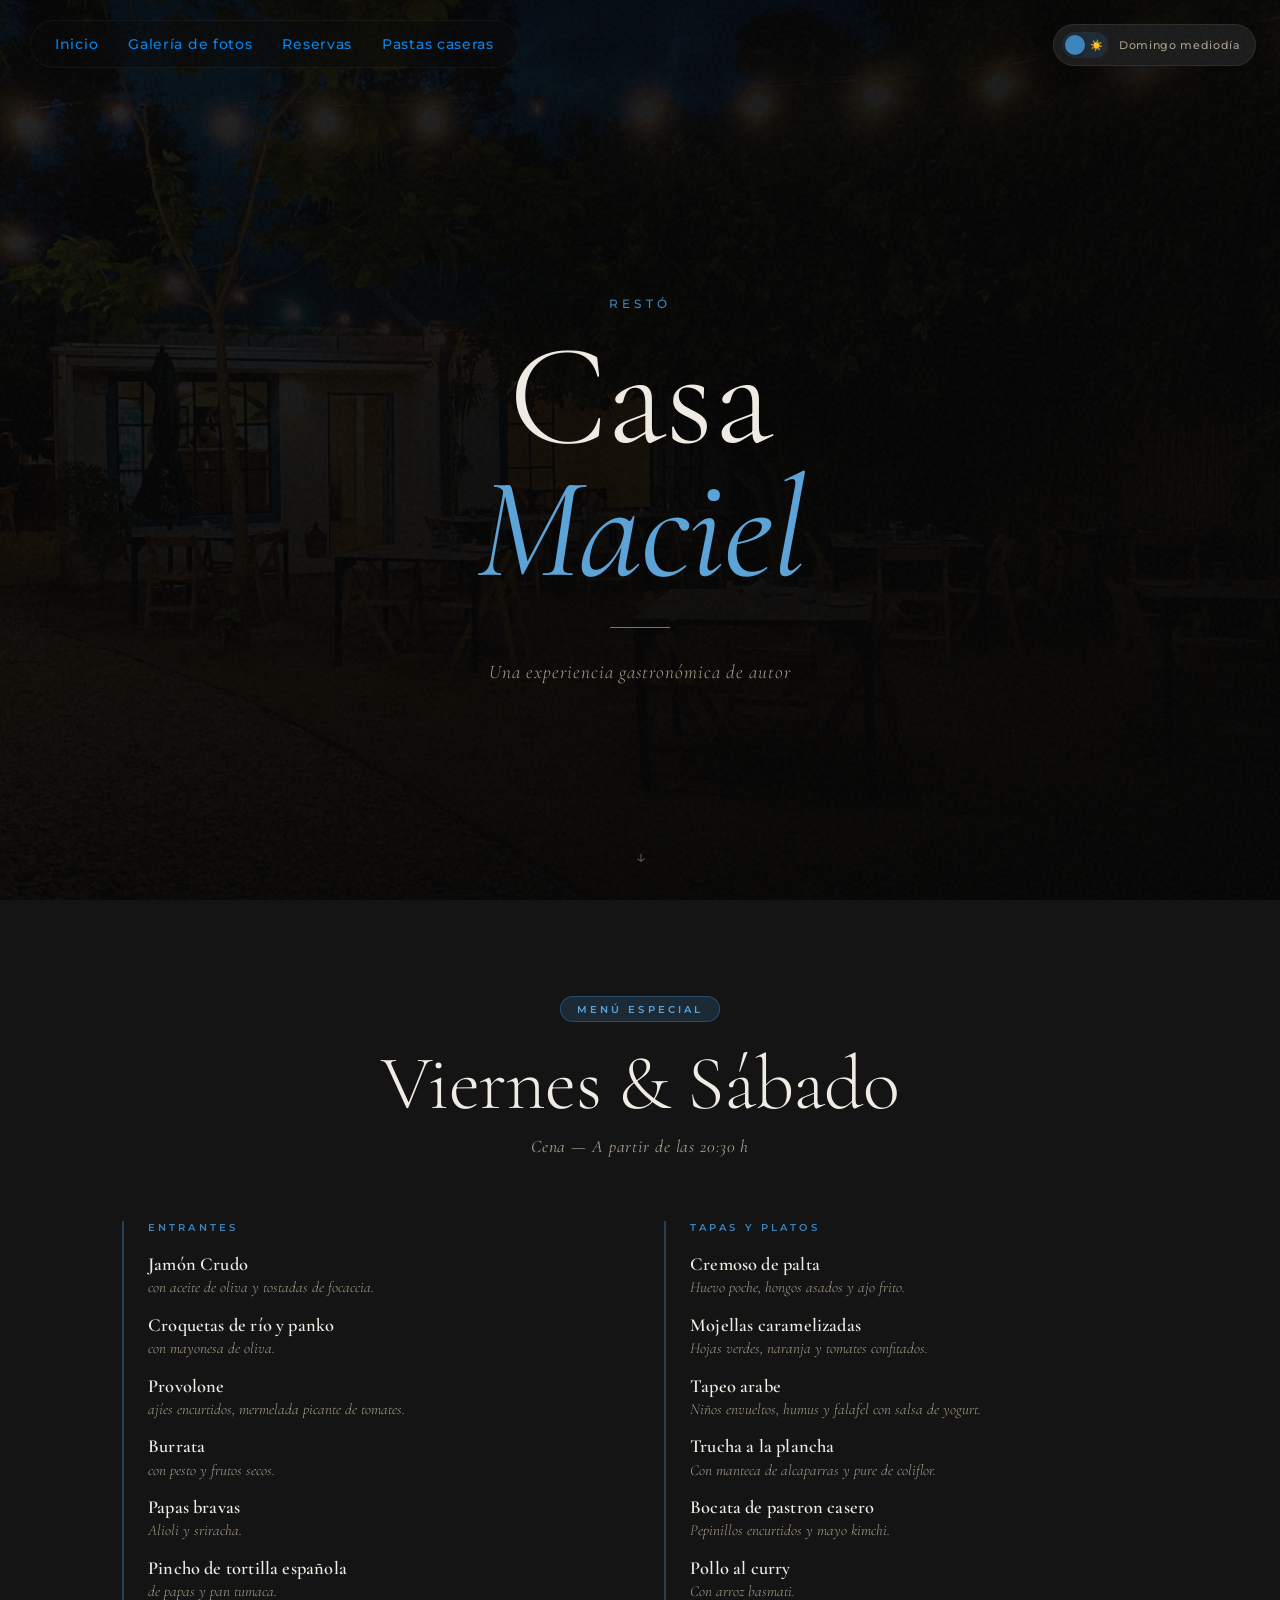
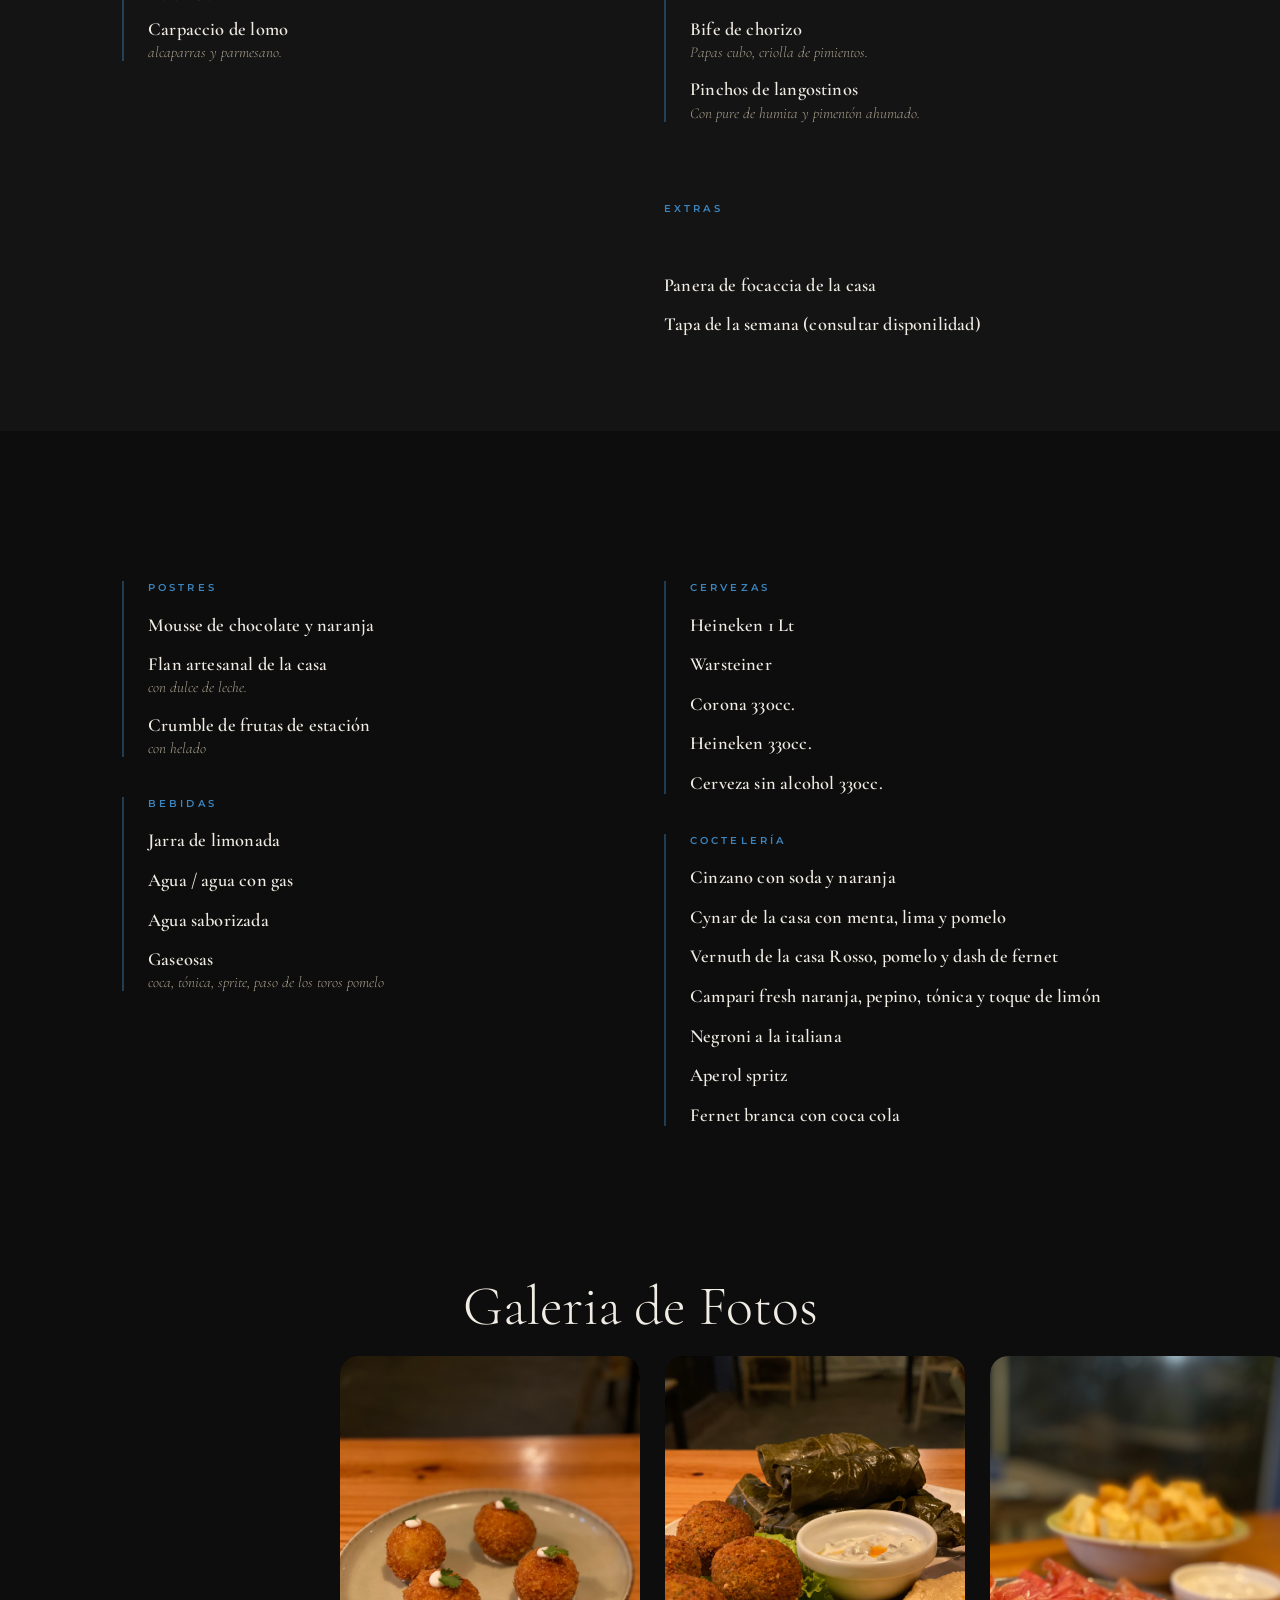
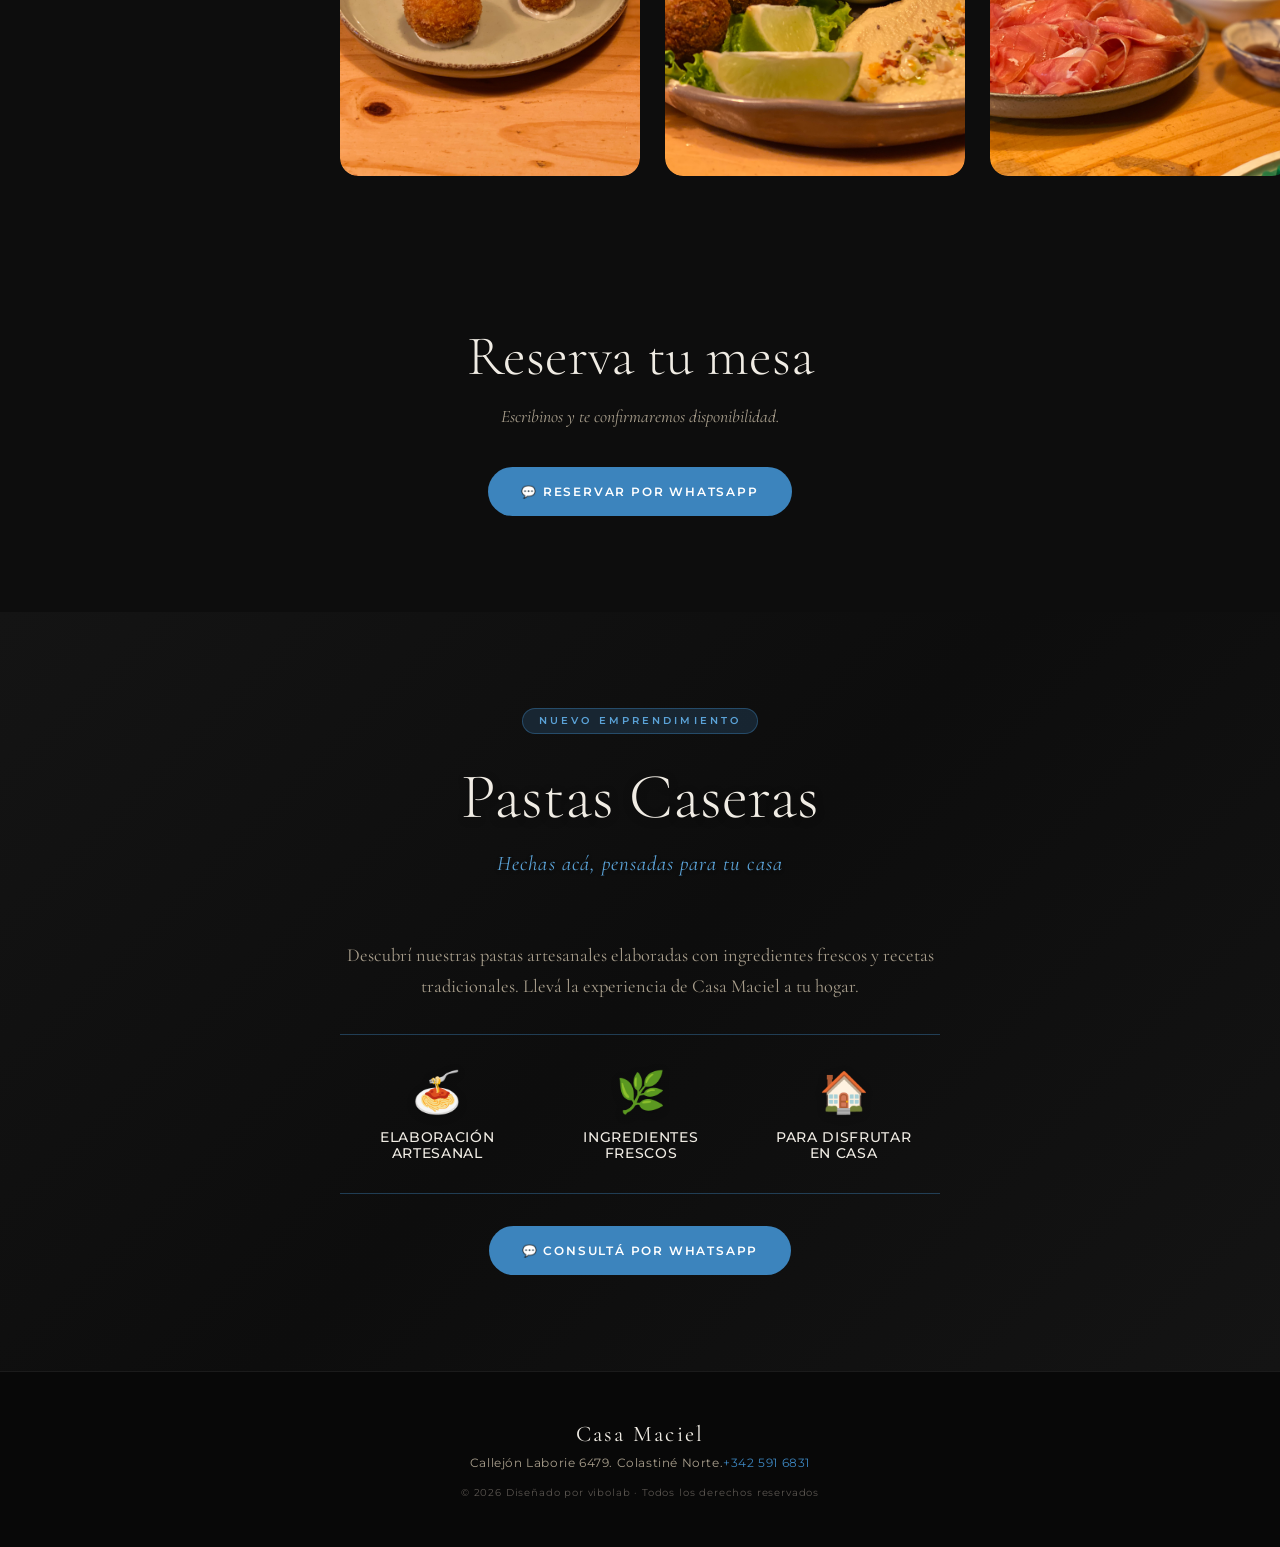
==== commit 962d8ea7: "Pastas Caseras" ====
--- a/index.html
+++ b/index.html
@@ -33,6 +33,7 @@
         <a href="index.html">Inicio</a>
         <a href="index.html#galeria">Galería de fotos</a>
         <a href="index.html#reservas">Reservas</a>
+        <a href="index.html#pastas">Pastas caseras</a>
       </nav>
     </div>
 
@@ -176,7 +177,7 @@
       <div class="menu-header">
         <span class="menu-badge">Menú del día</span>
         <h2 class="menu-title">Domingos</h2>
-        <p class="menu-subtitle">Almuerzo — De 13:00 a 16:00 h</p>
+        <p class="menu-subtitle">Almuerzo — De 12:00 a 16:00 h</p>
       </div>
 
       <!--COLUMNA IZQUIERDA-->
@@ -256,6 +257,100 @@
         </div>  
         </div>
       </div>
+
+   <!-- MENÚ SÁBADO MEDIODÍA -->
+    <div class="menu-panel menu-sabado" id="menuSabado">
+      <div class="menu-header">
+        <span class="menu-badge">Menú especial</span>
+        <h2 class="menu-title">Sábado</h2>
+        <p class="menu-subtitle">Almuerzo — De 12:00 a 16:00 h</p>
+      </div>
+
+      <!--COLUMNA IZQUIERDA-->
+      <div class="menu-body">
+        <div class="menu-col">
+          <div class="course">
+            <h3 class="course-label">Para empezar</h3>
+            <ul class="dish-list">
+              <li class="dish">
+                <span class="dish-name">Jamón Crudo</span>
+                <span class="dish-desc">con aceite de oliva y tostadas de focaccia.</span>
+              </li>
+              <li class="dish">
+                <span class="dish-name">Croquetas de río y panko</span>
+                <span class="dish-desc">con mayonesa de oliva.</span>
+              </li>
+              <li class="dish">
+                <span class="dish-name">Provolone</span>
+                <span class="dish-desc">ajíes encurtidos, mermelada picante de tomates.</span>
+              </li>
+              <li class="dish">
+                <span class="dish-name">Burrata</span>
+                <span class="dish-desc">con pesto y frutos secos.</span>
+              </li>
+              <li class="dish">
+                <span class="dish-name">Papas bravas</span>
+                <span class="dish-desc">Alioli y sriracha.</span>
+              </li>
+              <li class="dish">
+                <span class="dish-name">Pincho de tortilla española</span>
+                <span class="dish-desc">de papas y pan tumaca.</span>
+              </li>
+              <li class="dish">
+                <span class="dish-name">Carpaccio de lomo</span>
+                <span class="dish-desc">alcaparras y parmesano.</span>
+              </li>
+            </ul>
+          </div>
+        </div>
+
+        <!--COLUMNA DERECHA-->
+        <div class="menu-col ">
+          <div class="course">
+            <h3 class="course-label">Principales</h3>
+            <ul class="dish-list">
+              <li class="dish">
+                <span class="dish-name">Paella valenciana</span>
+                <span class="dish-desc">conejo de granja y pollo.</span>
+              </li>
+              <li class="dish">
+                <span class="dish-name">Paella de mariscoa</span>
+              </li>
+              <li class="dish">
+                <span class="dish-name">Paella vegetariana</span>
+              </li>
+              <li class="dish">
+                <span class="dish-name">Bife de chorizo</span>
+                <span class="dish-desc">con papas cubo y criolla de pimientos.</span>
+              </li>
+              <li class="dish">
+                <span class="dish-name">Fagottinis de trucha</span>
+                <span class="dish-desc">con manteca de hierbas y alcaparras.</span>
+              </li>
+              <li class="dish">
+                <span class="dish-name">Sorrentinos de hongo y ricota</span>
+                <span class="dish-desc">con salsa pomodoro y albahaca.</span>
+              </li>
+              <li class="dish">
+                <span class="dish-name">Raviolón de berengena ahumada y frutos secos</span>
+                <span class="dish-desc">con crema de tomillo.</span>
+              </li>
+              <li class="dish">
+                <span class="dish-name">Lasagna mixta de jamón y queso, acelga y salsa blanca</span>
+                <span class="dish-desc">con salsa de ozobuco braseado.</span>
+              </li>
+              <li class="dish">
+                <span class="dish-name">Otras salsas</span>
+                <span class="dish-desc">Ragú de hongos, tuco y crema.</span>
+              </li>
+            </ul>
+            </ul>
+          </div>
+        </div>
+        </div>
+      </div>
+    </div>
+
     </div>
 
   </section>
@@ -382,7 +477,7 @@
   </div>
 </section>
 
-<!-- Gasleria de Fotos -->
+<!-- Galeria de Fotos -->
 <section class="galeria" id="galeria">
   <div class="reservas-inner">
     <h2 class="reservas-title">Galeria de Fotos</h2>
@@ -408,7 +503,7 @@
 
       </div>
   </div>
-</section>  
+</section>
 
 <!-- Reservas -->
 <section class="reservas" id="reservas">
@@ -429,6 +524,51 @@
 
       </a>
 
+    </div>
+  </div>
+</section>
+
+<!-- Sección Pastas Caseras -->
+<section class="pastas-caseras" id="pastas">
+  <div class="pastas-inner">
+    <div class="pastas-header">
+      <span class="menu-badge">Nuevo emprendimiento</span>
+      <h2 class="pastas-title">Pastas Caseras</h2>
+      <p class="pastas-slogan">Hechas acá, pensadas para tu casa</p>
+    </div>
+
+    <div class="pastas-content">
+      
+      <!-- Descripción y Contacto -->
+      <div class="pastas-info">
+        <p class="pastas-description">
+          Descubrí nuestras pastas artesanales elaboradas con ingredientes frescos y recetas tradicionales.
+          Llevá la experiencia de Casa Maciel a tu hogar.
+        </p>
+
+        <div class="pastas-features">
+          <div class="feature-item">
+            <span class="feature-icon">🍝</span>
+            <span class="feature-text">Elaboración artesanal</span>
+          </div>
+          <div class="feature-item">
+            <span class="feature-icon">🌿</span>
+            <span class="feature-text">Ingredientes frescos</span>
+          </div>
+          <div class="feature-item">
+            <span class="feature-icon">🏠</span>
+            <span class="feature-text">Para disfrutar en casa</span>
+          </div>
+        </div>
+
+        <div class="pastas-contact">
+          <a href="https://wa.me/543425916831?text=Hola,%20quiero%20consultar%20sobre%20las%20pastas%20caseras"
+             target="_blank"
+             class="btn btn-primary">
+             💬 Consultá por WhatsApp
+          </a>
+        </div>
+      </div>
     </div>
   </div>
 </section>
--- a/style.css
+++ b/style.css
@@ -38,7 +38,7 @@
   --grain-opacity: 0.04;
 }
 
-/* ---------- CSS Variables: LIGHT (Domingos mediodía) ---------- */
+/* ---------- CSS Variables: LIGHT (Domingos mediodía y Sábado mediodía) ---------- */
 [data-theme="light"] {
   --bg:           #f5f0e8;
   --bg-2:         #ede7db;
@@ -634,12 +634,12 @@
   border-radius: 50px;
   backdrop-filter: blur(12px);
   -webkit-backdrop-filter: blur(12px);
-  border: 1px solid rgba(255,255,255,0.08);
+  border: 1px solid rgba(161, 150, 150, 0.08);
 }
 
 .menu a {
   text-decoration: none;
-  color: #163955;
+  color: #0584ec;
   font-size: 14px;
   font-weight: 500;
   letter-spacing: 0.05em;
@@ -793,4 +793,173 @@
     padding: 0;
   }
 
+}
+
+/* ---------- Pastas Caseras ---------- */
+.pastas-caseras {
+  position: relative;
+  padding: 6rem 2rem;
+  min-height: 600px;
+  overflow: hidden;
+  transition: background 0.6s ease;
+}
+
+/* Imagen de fondo con overlay */
+.pastas-caseras::before {
+  content: '';
+  position: absolute;
+  inset: 0;
+  background-image: url('img/PastaCasera.jpg');
+  background-size: cover;
+  background-position: center;
+  background-attachment: fixed;
+  opacity: 0.15;
+  z-index: 0;
+  transition: opacity 0.6s ease;
+}
+
+[data-theme="light"] .pastas-caseras::before {
+  opacity: 0.12;
+}
+
+/* Overlay de color para mantener legibilidad */
+.pastas-caseras::after {
+  content: '';
+  position: absolute;
+  inset: 0;
+  background: linear-gradient(135deg,
+    var(--bg-2) 0%,
+    transparent 50%,
+    var(--bg-2) 100%);
+  z-index: 1;
+  transition: background 0.6s ease;
+}
+
+.pastas-inner {
+  position: relative;
+  z-index: 2;
+  max-width: 1100px;
+  margin: 0 auto;
+}
+
+.pastas-header {
+  text-align: center;
+  margin-bottom: 4rem;
+}
+
+.pastas-title {
+  font-family: 'Cormorant Garamond', serif;
+  font-size: clamp(2.5rem, 5vw, 4rem);
+  font-weight: 300;
+  color: var(--text-primary);
+  margin-bottom: 1rem;
+  transition: color 0.6s ease;
+  text-shadow: 0 2px 10px rgba(0,0,0,0.3);
+}
+
+.pastas-slogan {
+  font-family: 'Cormorant Garamond', serif;
+  font-size: 1.3rem;
+  font-style: italic;
+  color: var(--accent-light);
+  letter-spacing: 0.05em;
+  transition: color 0.4s ease;
+  text-shadow: 0 1px 5px rgba(0,0,0,0.2);
+}
+
+.pastas-content {
+  display: flex;
+  justify-content: center;
+  align-items: center;
+}
+
+/* Info */
+.pastas-info {
+  display: flex;
+  flex-direction: column;
+  gap: 2rem;
+  max-width: 600px;
+  text-align: center;
+}
+
+.pastas-description {
+  font-family: 'Cormorant Garamond', serif;
+  font-size: 1.15rem;
+  line-height: 1.7;
+  color: var(--text-sec);
+  transition: color 0.4s ease;
+}
+
+/* Features en horizontal sin fondo blanco */
+.pastas-features {
+  display: flex;
+  flex-direction: row;
+  justify-content: center;
+  align-items: center;
+  gap: 3rem;
+  padding: 2rem 1rem;
+  background: transparent;
+  border: none;
+  border-top: 1px solid var(--border-acc);
+  border-bottom: 1px solid var(--border-acc);
+  transition: border-color 0.4s ease;
+}
+
+.feature-item {
+  display: flex;
+  flex-direction: column;
+  align-items: center;
+  gap: 0.8rem;
+  text-align: center;
+  transition: transform 0.3s ease;
+}
+
+.feature-item:hover {
+  transform: translateY(-5px);
+}
+
+.feature-icon {
+  font-size: 2.5rem;
+  flex-shrink: 0;
+  filter: drop-shadow(0 2px 4px rgba(0,0,0,0.2));
+}
+
+.feature-text {
+  font-family: 'Montserrat', sans-serif;
+  font-size: 0.85rem;
+  font-weight: 500;
+  color: var(--text-primary);
+  letter-spacing: 0.05em;
+  text-transform: uppercase;
+  transition: color 0.4s ease;
+}
+
+.pastas-contact {
+  display: flex;
+  justify-content: center;
+}
+
+/* Responsive */
+@media (max-width: 768px) {
+  .pastas-caseras {
+    min-height: auto;
+  }
+
+  .pastas-caseras::before {
+    background-attachment: scroll;
+  }
+
+  .pastas-features {
+    flex-direction: column;
+    gap: 2rem;
+    padding: 2rem 1rem;
+  }
+
+  .pastas-header {
+    margin-bottom: 3rem;
+  }
+
+  .pastas-contact {
+    justify-content: center;
+  }
 }
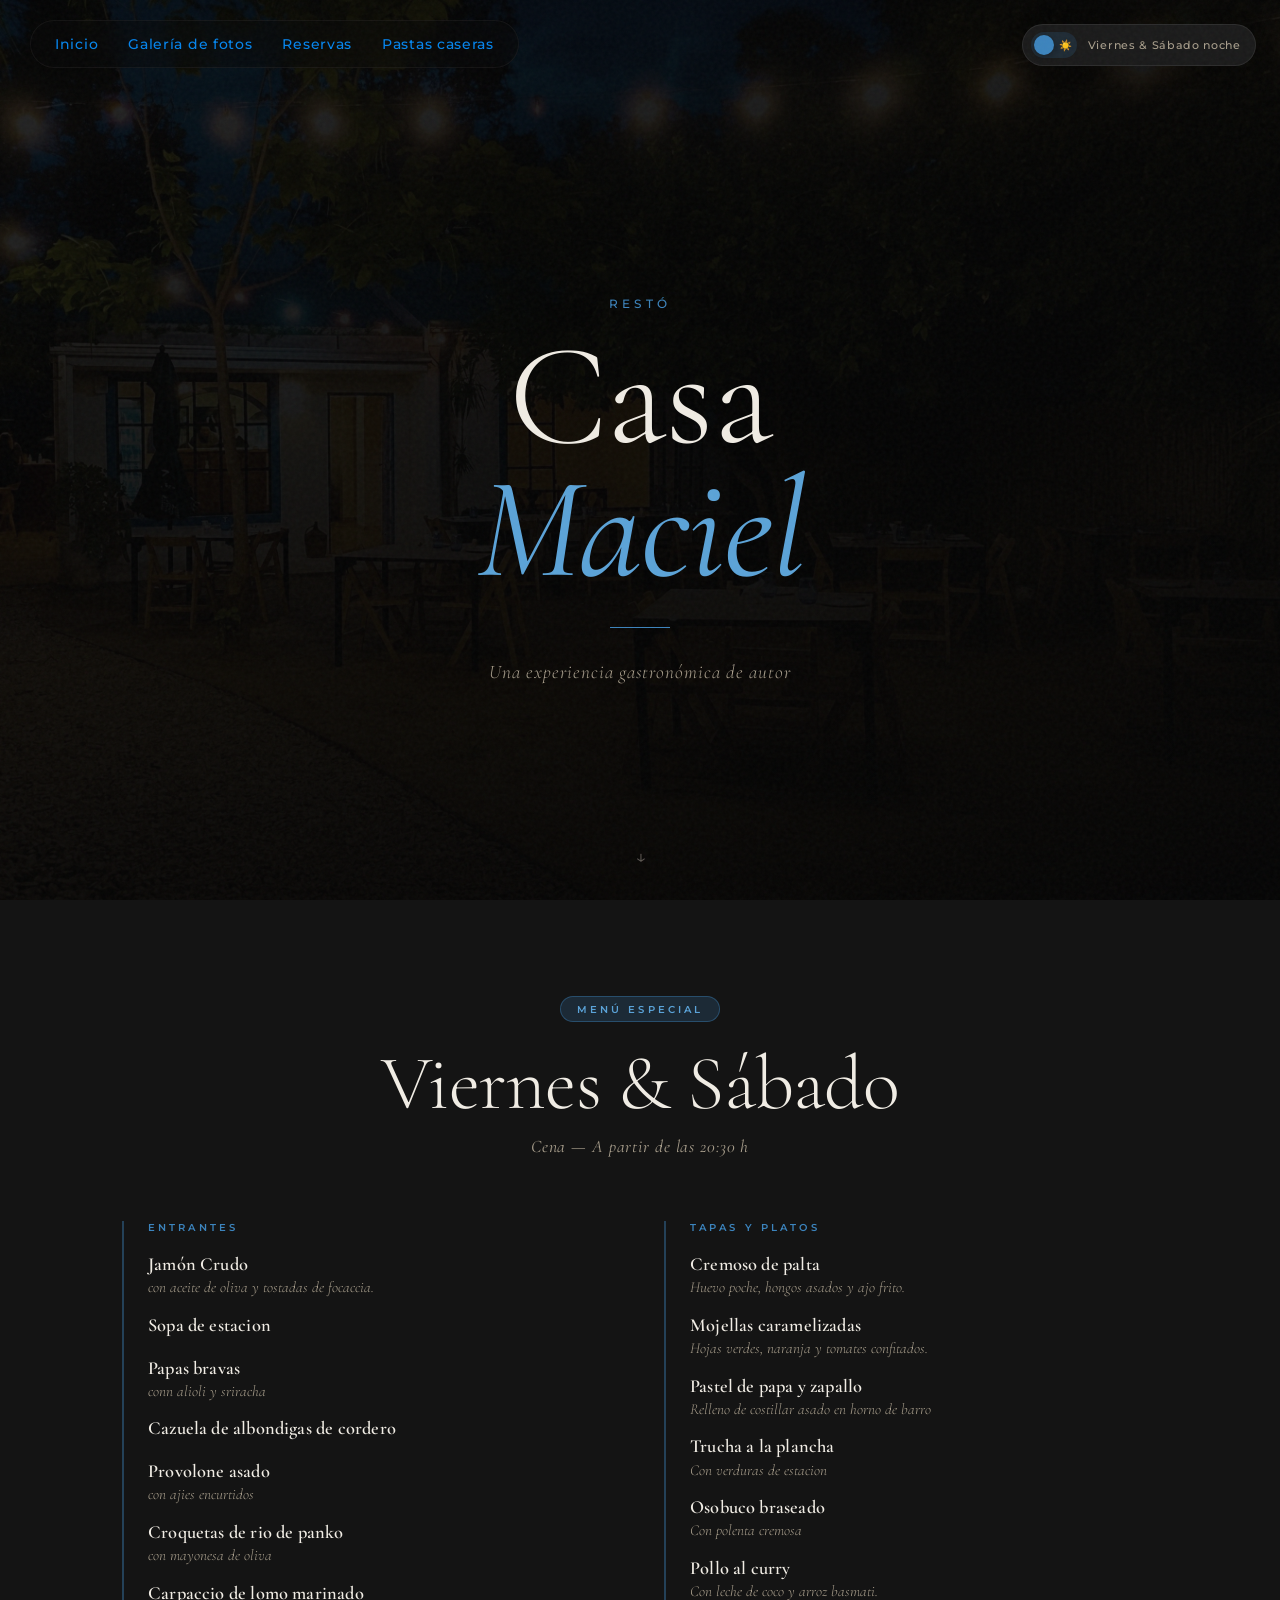
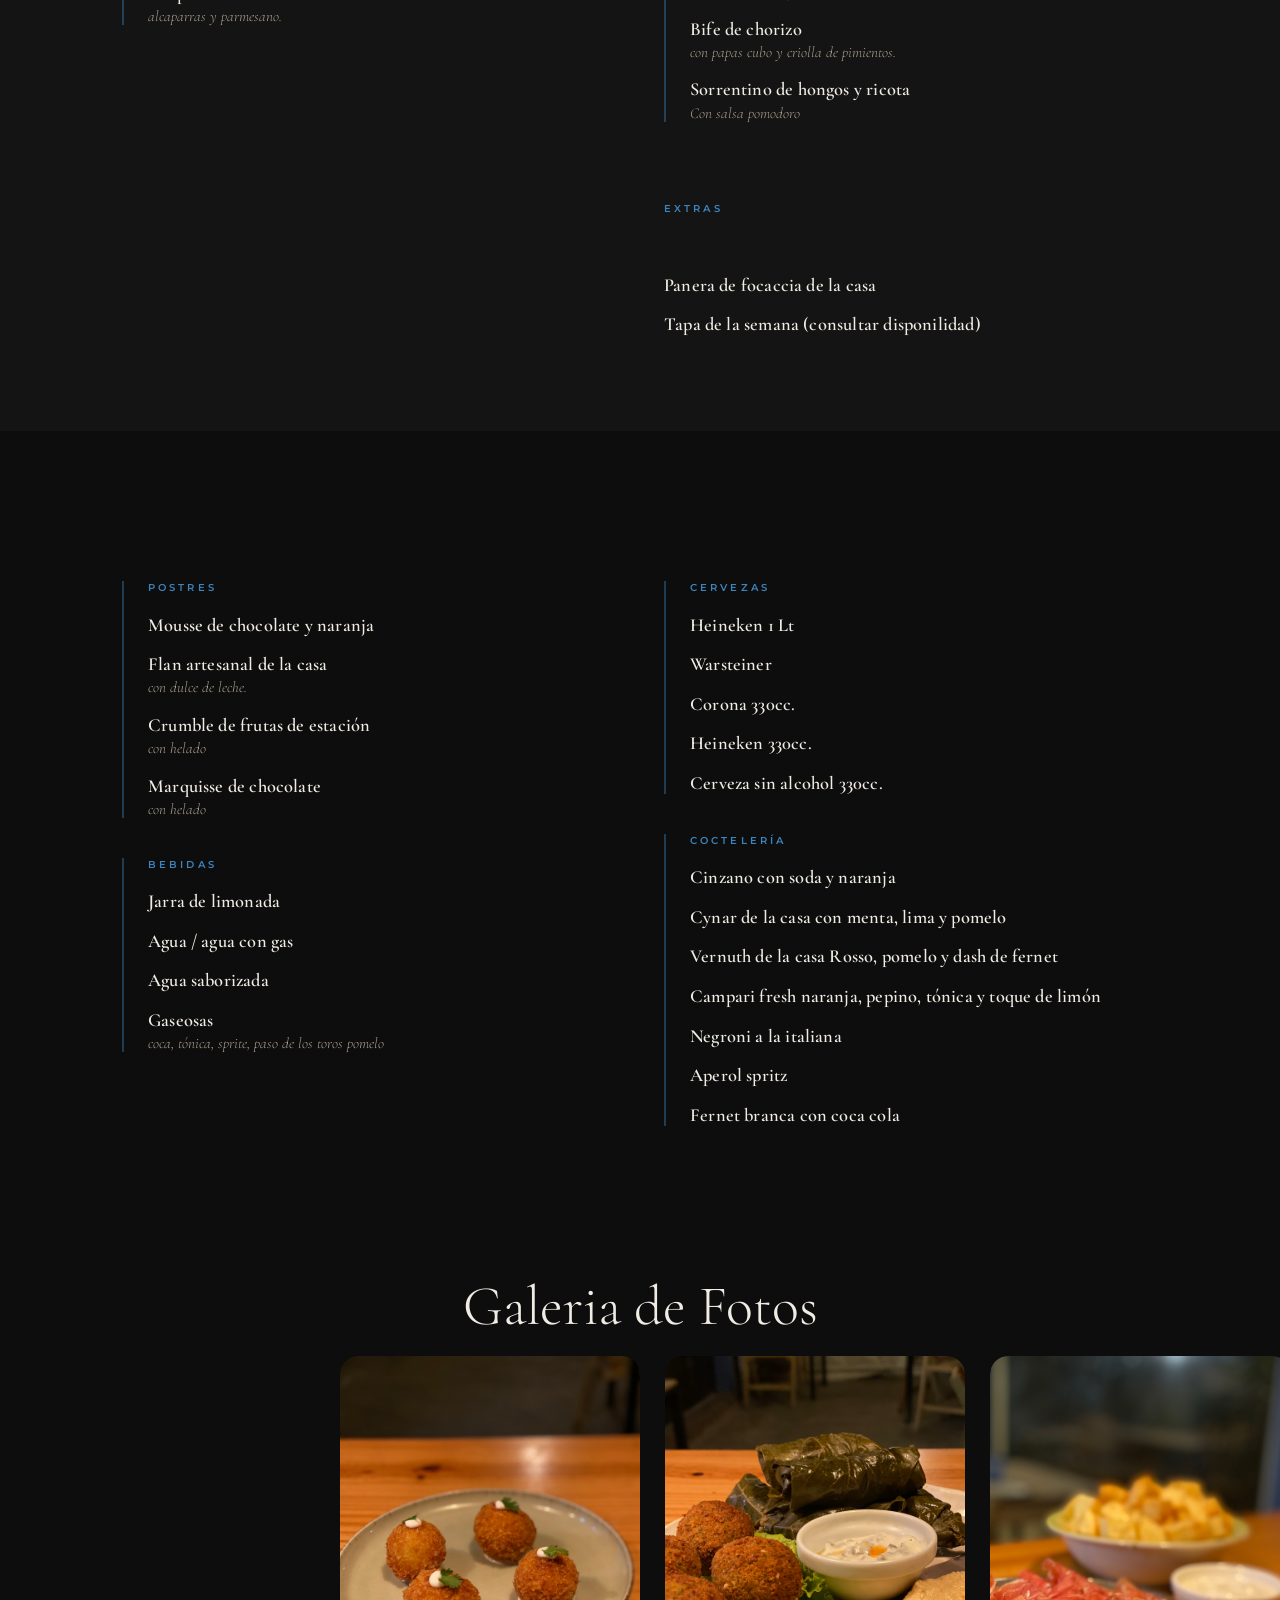
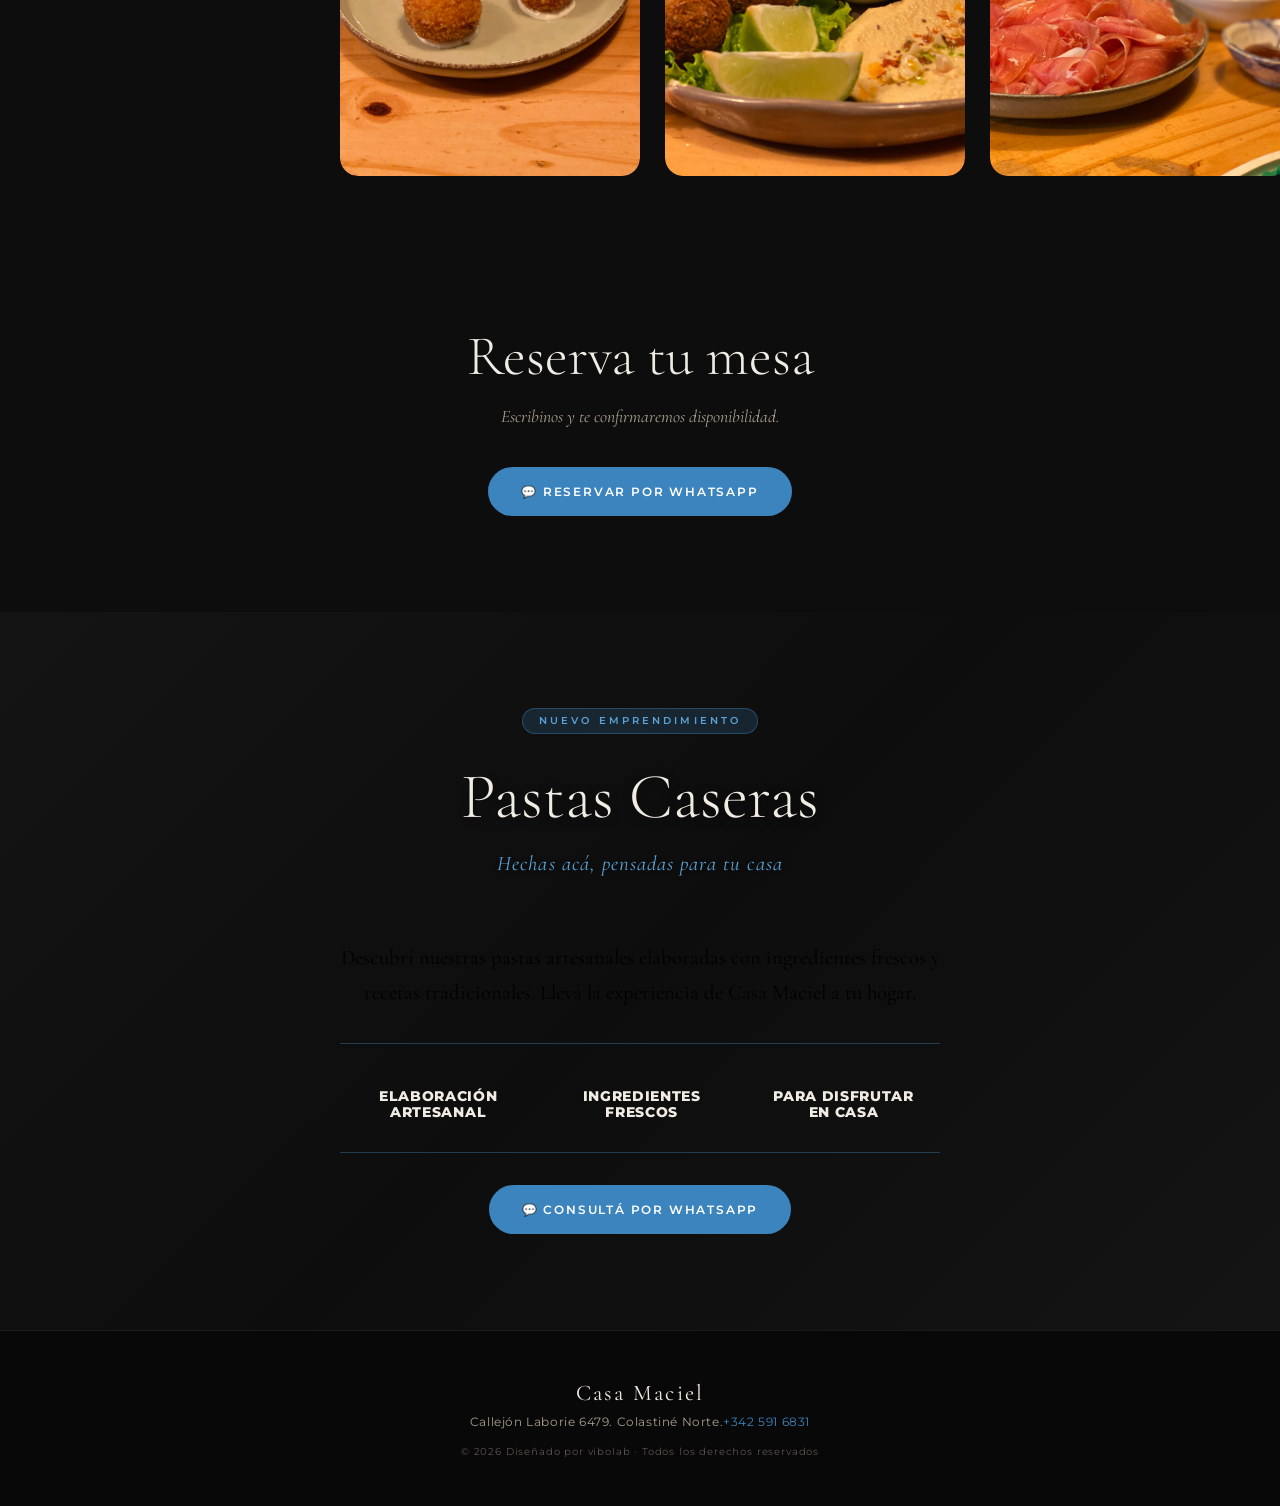
==== commit a30de656: "actualizacion de carta" ====
--- a/index.html
+++ b/index.html
@@ -2,25 +2,45 @@
 <html lang="es" data-theme="dark">
 <head>
   <meta charset="UTF-8" />
- <title>Casa Maciel Resto - Experiencia gastronómica.</title>
-
+  <meta name="viewport" content="width=device-width, initial-scale=1.0">
+  <title>Casa Maciel Resto - Experiencia gastronómica</title>
+  
+  <!-- Favicon -->
+  <link rel="icon" type="image/jpeg" href="img/logo.jpg">
+  <link rel="shortcut icon" type="image/jpeg" href="img/logo.jpg">
+  <link rel="apple-touch-icon" href="img/logo.jpg">
+
+  <!-- SEO Meta Tags -->
   <link rel="canonical" href="https://www.casamacielresto.com/">
-  <meta name="description" content="Casa Maciel Resto en Colastine Norte. Platos caseros, cocina de autor.">
-  <meta name="keywords" content="casa maciel, pastas, platos caseros, cocina de autor, Colastine Norte, experiencia gastronomica, ambiente familiar">
-  <meta name="author" content="Casa Maciel ">
+  <meta name="description" content="Casa Maciel Resto en Colastiné Norte. Platos caseros, cocina de autor, pastas artesanales. Experiencia gastronómica única en un ambiente familiar.">
+  <meta name="keywords" content="casa maciel, pastas caseras, platos caseros, cocina de autor, Colastiné Norte, experiencia gastronómica, ambiente familiar, restaurante santa fe, paella, tapas">
+  <meta name="author" content="Casa Maciel">
   <meta name="robots" content="index, follow">
-  <meta name="viewport" content="width=device-width, initial-scale=1.0">
-
-  <meta property="og:title" content="Casa Maciel">
-  <meta property="og:description" content="Cocina de autor. Experiencia gastronomica.">
+
+  <!-- Open Graph / Facebook -->
+  <meta property="og:type" content="website">
   <meta property="og:url" content="https://www.casamacielresto.com/">
-  <meta property="og:type" content="website">
-
-  <meta name="viewport" content="width=device-width, initial-scale=1.0"/>
-  <title>Casa Maciel</title>
+  <meta property="og:title" content="Casa Maciel Resto - Experiencia gastronómica">
+  <meta property="og:description" content="Cocina de autor en Colastiné Norte. Platos caseros, pastas artesanales y experiencia gastronómica única.">
+  <meta property="og:image" content="https://www.casamacielresto.com/img/logo.jpg">
+  <meta property="og:image:width" content="1200">
+  <meta property="og:image:height" content="630">
+  <meta property="og:locale" content="es_AR">
+  <meta property="og:site_name" content="Casa Maciel Resto">
+
+  <!-- Twitter Card -->
+  <meta name="twitter:card" content="summary_large_image">
+  <meta name="twitter:url" content="https://www.casamacielresto.com/">
+  <meta name="twitter:title" content="Casa Maciel Resto - Experiencia gastronómica">
+  <meta name="twitter:description" content="Cocina de autor en Colastiné Norte. Platos caseros, pastas artesanales y experiencia gastronómica única.">
+  <meta name="twitter:image" content="https://www.casamacielresto.com/img/logo.jpg">
+
+  <!-- Fonts -->
   <link rel="preconnect" href="https://fonts.googleapis.com">
   <link rel="preconnect" href="https://fonts.gstatic.com" crossorigin>
   <link href="https://fonts.googleapis.com/css2?family=Cormorant+Garamond:ital,wght@0,300;0,400;0,600;1,300;1,400&family=Montserrat:wght@300;400;500;600&display=swap" rel="stylesheet">
+  
+  <!-- Stylesheet -->
   <link rel="stylesheet" href="style.css" />
 </head>
 <body>
@@ -47,7 +67,7 @@
           </div>
           <div class="toggle-thumb"></div>
         </div>
-        <span class="toggle-label" id="toggleLabel">Domingo mediodía</span>
+        <span class="toggle-label" id="toggleLabel">Sabado noche</span>
       </button>
     </div>
 
@@ -89,27 +109,27 @@
                 <span class="dish-desc">con aceite de oliva y tostadas de focaccia.</span>
               </li>
               <li class="dish">
-                <span class="dish-name">Croquetas de río y panko</span>
-                <span class="dish-desc">con mayonesa de oliva.</span>
-              </li>
-              <li class="dish">
-                <span class="dish-name">Provolone</span>
-                <span class="dish-desc">ajíes encurtidos, mermelada picante de tomates.</span>
-              </li>
-              <li class="dish">
-                <span class="dish-name">Burrata</span>
-                <span class="dish-desc">con pesto y frutos secos.</span>
+                <span class="dish-name">Sopa de estacion</span>
+                <span class="dish-desc"></span>
               </li>
               <li class="dish">
                 <span class="dish-name">Papas bravas</span>
-                <span class="dish-desc">Alioli y sriracha.</span>
-              </li>
-              <li class="dish">
-                <span class="dish-name">Pincho de tortilla española</span>
-                <span class="dish-desc">de papas y pan tumaca.</span>
-              </li>
-              <li class="dish">
-                <span class="dish-name">Carpaccio de lomo</span>
+                <span class="dish-desc">conn alioli y sriracha</span>
+              </li>
+              <li class="dish">
+                <span class="dish-name">Cazuela de albondigas de cordero </span>
+                <span class="dish-desc"></span>
+              </li>
+              <li class="dish">
+                <span class="dish-name">Provolone asado</span>
+                <span class="dish-desc">con ajies encurtidos</span>
+              </li>
+              <li class="dish">
+                <span class="dish-name">Croquetas de rio de panko</span>
+                <span class="dish-desc">con mayonesa de oliva</span>
+              </li>
+              <li class="dish">
+                <span class="dish-name">Carpaccio de lomo marinado</span>
                 <span class="dish-desc">alcaparras y parmesano.</span>
               </li>
             </ul>
@@ -131,28 +151,29 @@
                 <span class="dish-desc">Hojas verdes, naranja y tomates confitados.</span>
             </li>
             <li class="dish">
-                <span class="dish-name">Tapeo arabe</span>
-                <span class="dish-desc">Niños envueltos, humus y falafel con salsa de yogurt.</span>
+                <span class="dish-name">Pastel de papa y zapallo</span>
+                <span class="dish-desc">Relleno de costillar asado en horno de barro
+                </span>
             </li>
             <li class="dish">
                 <span class="dish-name">Trucha a la plancha</span>
-                <span class="dish-desc">Con manteca de alcaparras y pure de coliflor.</span>
-            </li>
-            <li class="dish">
-                <span class="dish-name">Bocata de pastron casero</span>
-                <span class="dish-desc">Pepinillos encurtidos y mayo kimchi.</span>
+                <span class="dish-desc">Con verduras de estacion</span>
+            </li>
+            <li class="dish">
+                <span class="dish-name">Osobuco braseado</span>
+                <span class="dish-desc">Con polenta cremosa</span>
             </li>
             <li class="dish">
                 <span class="dish-name">Pollo al curry</span>
-                <span class="dish-desc">Con arroz basmati.</span>
+                <span class="dish-desc">Con leche de coco y arroz basmati.</span>
             </li>
             <li class="dish">
                 <span class="dish-name">Bife de chorizo</span>
-                <span class="dish-desc">Papas cubo, criolla de pimientos.</span>
-            </li>
-            <li class="dish">
-                <span class="dish-name">Pinchos de langostinos</span>
-                <span class="dish-desc">Con pure de humita y pimentón ahumado.</span>
+                <span class="dish-desc">con papas cubo y criolla de pimientos.</span>
+            </li>
+            <li class="dish">
+                <span class="dish-name">Sorrentino de hongos y ricota</span>
+                <span class="dish-desc">Con salsa pomodoro</span>
             </li>
           </ul>
     </div>
@@ -233,7 +254,11 @@
               </li>
               <li class="dish">
                 <span class="dish-name">Fagottinis de trucha</span>
-                <span class="dish-desc">con manteca de hierbas y alcaparras.</span>
+                <span class="dish-desc">con manteca de hierbas, alcaparras y tomatews cherrys.</span>
+              </li>
+              <li class="dish">
+                <span class="dish-name">Tortellinis de jamon y queso</span>
+                <span class="dish-desc">con crema o tuco.</span>
               </li>
               <li class="dish">
                 <span class="dish-name">Raviolón de berenjena ahumada y frutos secos</span>
@@ -311,33 +336,46 @@
             <ul class="dish-list">
               <li class="dish">
                 <span class="dish-name">Paella valenciana</span>
-                <span class="dish-desc">conejo de granja y pollo.</span>
+                <span class="dish-desc">conejo de granja y pollo.(Para 2 personas)</span>
               </li>
               <li class="dish">
                 <span class="dish-name">Paella de mariscoa</span>
               </li>
               <li class="dish">
                 <span class="dish-name">Paella vegetariana</span>
+                <span class="dish-desc">(Para 2 personas)</span>
+              </li>
+              <li class="dish">
+                <span class="dish-name">Paella Mariscos</span>
+                <span class="dish-desc">(Para 2 personas)</span>
               </li>
               <li class="dish">
                 <span class="dish-name">Bife de chorizo</span>
                 <span class="dish-desc">con papas cubo y criolla de pimientos.</span>
               </li>
               <li class="dish">
+                <span class="dish-name">Matambre de cerdo asado</span>
+                <span class="dish-desc">con guarnicion</span>
+              </li>
+              <li class="dish">
                 <span class="dish-name">Fagottinis de trucha</span>
-                <span class="dish-desc">con manteca de hierbas y alcaparras.</span>
+                <span class="dish-desc">con manteca de hierbas, alcaparras y tomates cherrys.</span>
               </li>
               <li class="dish">
                 <span class="dish-name">Sorrentinos de hongo y ricota</span>
                 <span class="dish-desc">con salsa pomodoro y albahaca.</span>
               </li>
               <li class="dish">
+                <span class="dish-name">Tortellinis de jamon y queso</span>
+                <span class="dish-desc">Con crema o tuco</span>
+              </li>
+              <li class="dish">
                 <span class="dish-name">Raviolón de berengena ahumada y frutos secos</span>
                 <span class="dish-desc">con crema de tomillo.</span>
               </li>
               <li class="dish">
                 <span class="dish-name">Lasagna mixta de jamón y queso, acelga y salsa blanca</span>
-                <span class="dish-desc">con salsa de ozobuco braseado.</span>
+                <span class="dish-desc">con salsa de osobuco braseado.</span>
               </li>
               <li class="dish">
                 <span class="dish-name">Otras salsas</span>
@@ -377,6 +415,10 @@
 
             <li class="dish">
               <span class="dish-name">Crumble de frutas de estación</span>
+              <span class="dish-desc">con helado</span>
+            </li>
+            <li class="dish">
+              <span class="dish-name">Marquisse de chocolate</span>
               <span class="dish-desc">con helado</span>
             </li>
           </ul>
@@ -530,6 +572,9 @@
 
 <!-- Sección Pastas Caseras -->
 <section class="pastas-caseras" id="pastas">
+  <video class="pastas-video" autoplay muted loop playsinline>
+    <source src="img/video pastas.mp4" type="video/mp4">
+  </video>
   <div class="pastas-inner">
     <div class="pastas-header">
       <span class="menu-badge">Nuevo emprendimiento</span>
@@ -548,15 +593,15 @@
 
         <div class="pastas-features">
           <div class="feature-item">
-            <span class="feature-icon">🍝</span>
+            <span class="feature-icon"></span>
             <span class="feature-text">Elaboración artesanal</span>
           </div>
           <div class="feature-item">
-            <span class="feature-icon">🌿</span>
+            <span class="feature-icon"></span>
             <span class="feature-text">Ingredientes frescos</span>
           </div>
           <div class="feature-item">
-            <span class="feature-icon">🏠</span>
+            <span class="feature-icon"></span>
             <span class="feature-text">Para disfrutar en casa</span>
           </div>
         </div>
--- a/style.css
+++ b/style.css
@@ -804,22 +804,20 @@
   transition: background 0.6s ease;
 }
 
-/* Imagen de fondo con overlay */
-.pastas-caseras::before {
-  content: '';
+/* Video de fondo */
+.pastas-video {
   position: absolute;
   inset: 0;
-  background-image: url('img/PastaCasera.jpg');
-  background-size: cover;
-  background-position: center;
-  background-attachment: fixed;
-  opacity: 0.15;
+  width: 100%;
+  height: 100%;
+  object-fit: cover;
+  opacity: 0.6;
   z-index: 0;
   transition: opacity 0.6s ease;
 }
 
-[data-theme="light"] .pastas-caseras::before {
-  opacity: 0.12;
+[data-theme="light"] .pastas-video {
+  opacity: 0.5;
 }
 
 /* Overlay de color para mantener legibilidad */
@@ -849,12 +847,12 @@
 
 .pastas-title {
   font-family: 'Cormorant Garamond', serif;
-  font-size: clamp(2.5rem, 5vw, 4rem);
+  font-size: clamp(4rem, 5vw, 4rem);
   font-weight: 300;
   color: var(--text-primary);
   margin-bottom: 1rem;
   transition: color 0.6s ease;
-  text-shadow: 0 2px 10px rgba(0,0,0,0.3);
+  text-shadow: 0 2px 10px rgba(0,0,0,0.5);
 }
 
 .pastas-slogan {
@@ -884,9 +882,9 @@
 
 .pastas-description {
   font-family: 'Cormorant Garamond', serif;
-  font-size: 1.15rem;
+  font-size: 1.30rem;
   line-height: 1.7;
-  color: var(--text-sec);
+  color: black;
   transition: color 0.4s ease;
 }
 
@@ -927,7 +925,7 @@
 .feature-text {
   font-family: 'Montserrat', sans-serif;
   font-size: 0.85rem;
-  font-weight: 500;
+  font-weight: 800;
   color: var(--text-primary);
   letter-spacing: 0.05em;
   text-transform: uppercase;
@@ -945,8 +943,8 @@
     min-height: auto;
   }
 
-  .pastas-caseras::before {
-    background-attachment: scroll;
+  .pastas-video {
+    object-fit: cover;
   }
 
   .pastas-features {
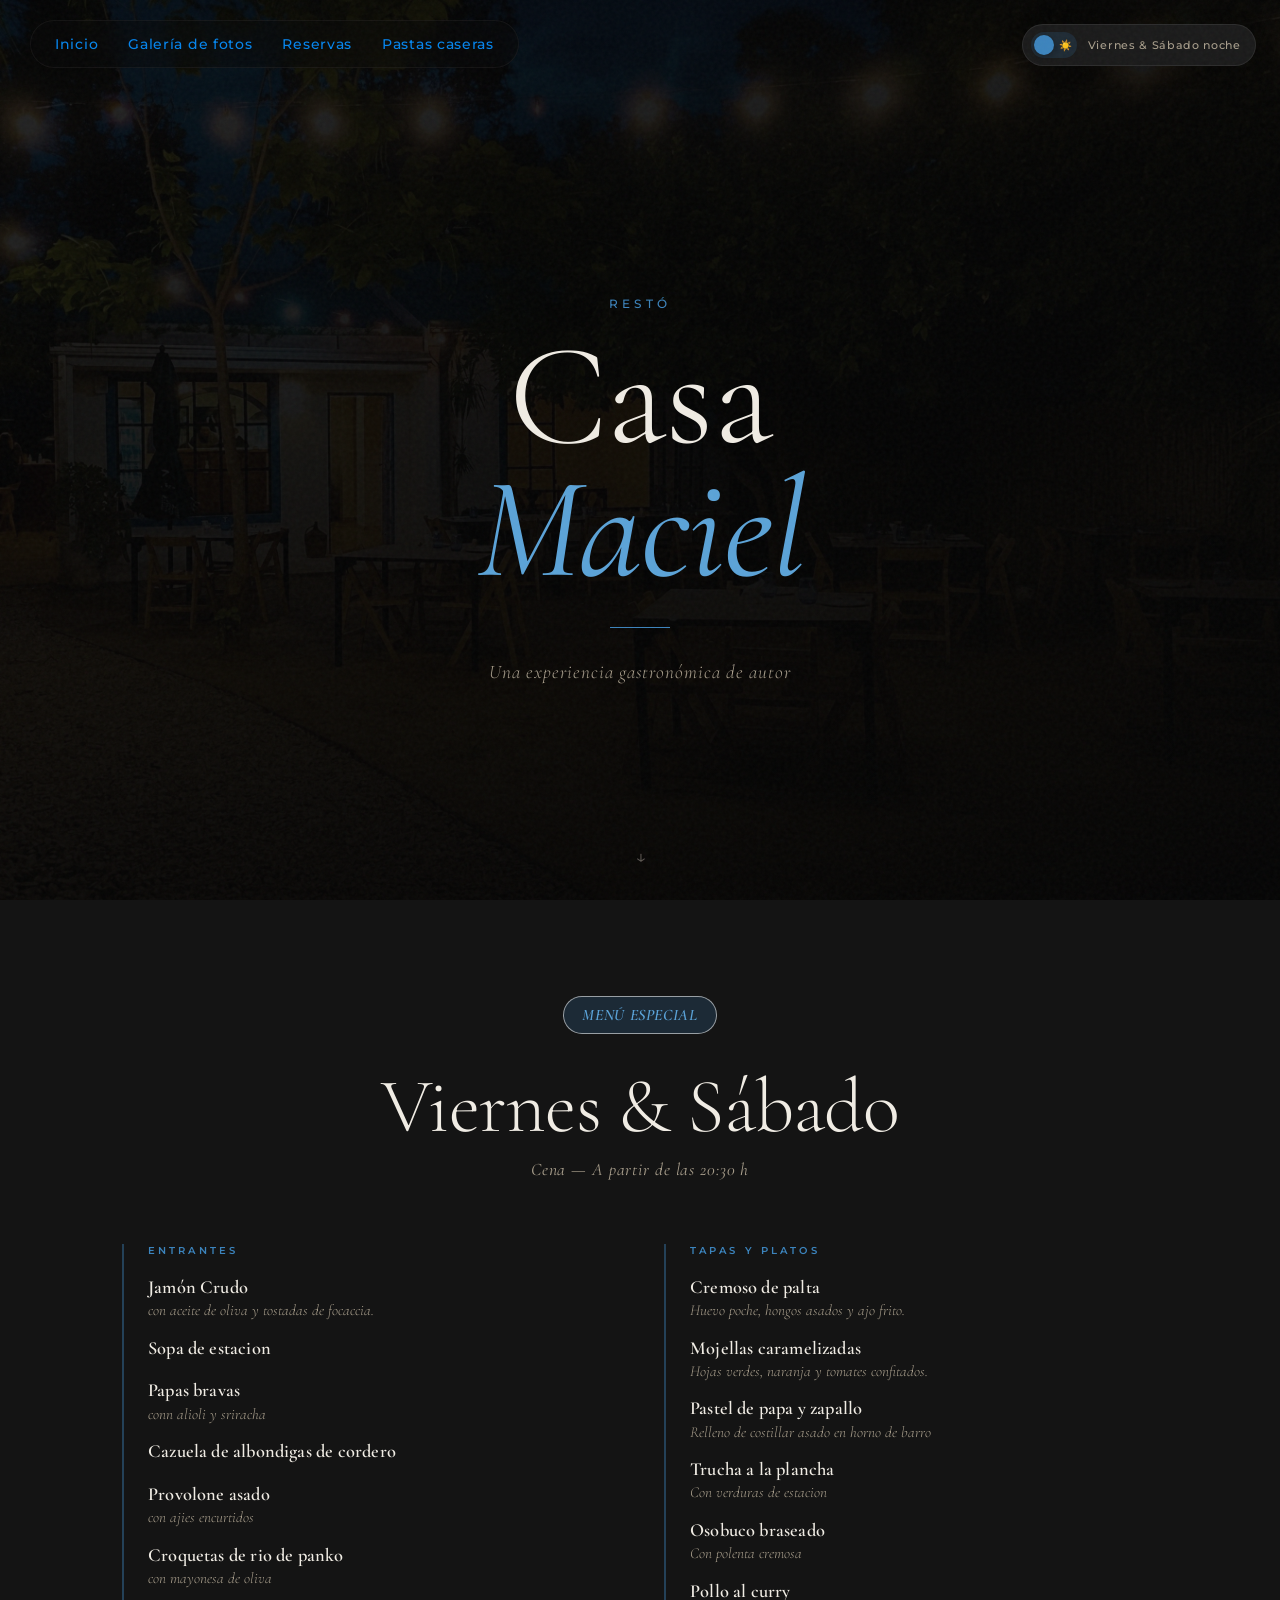
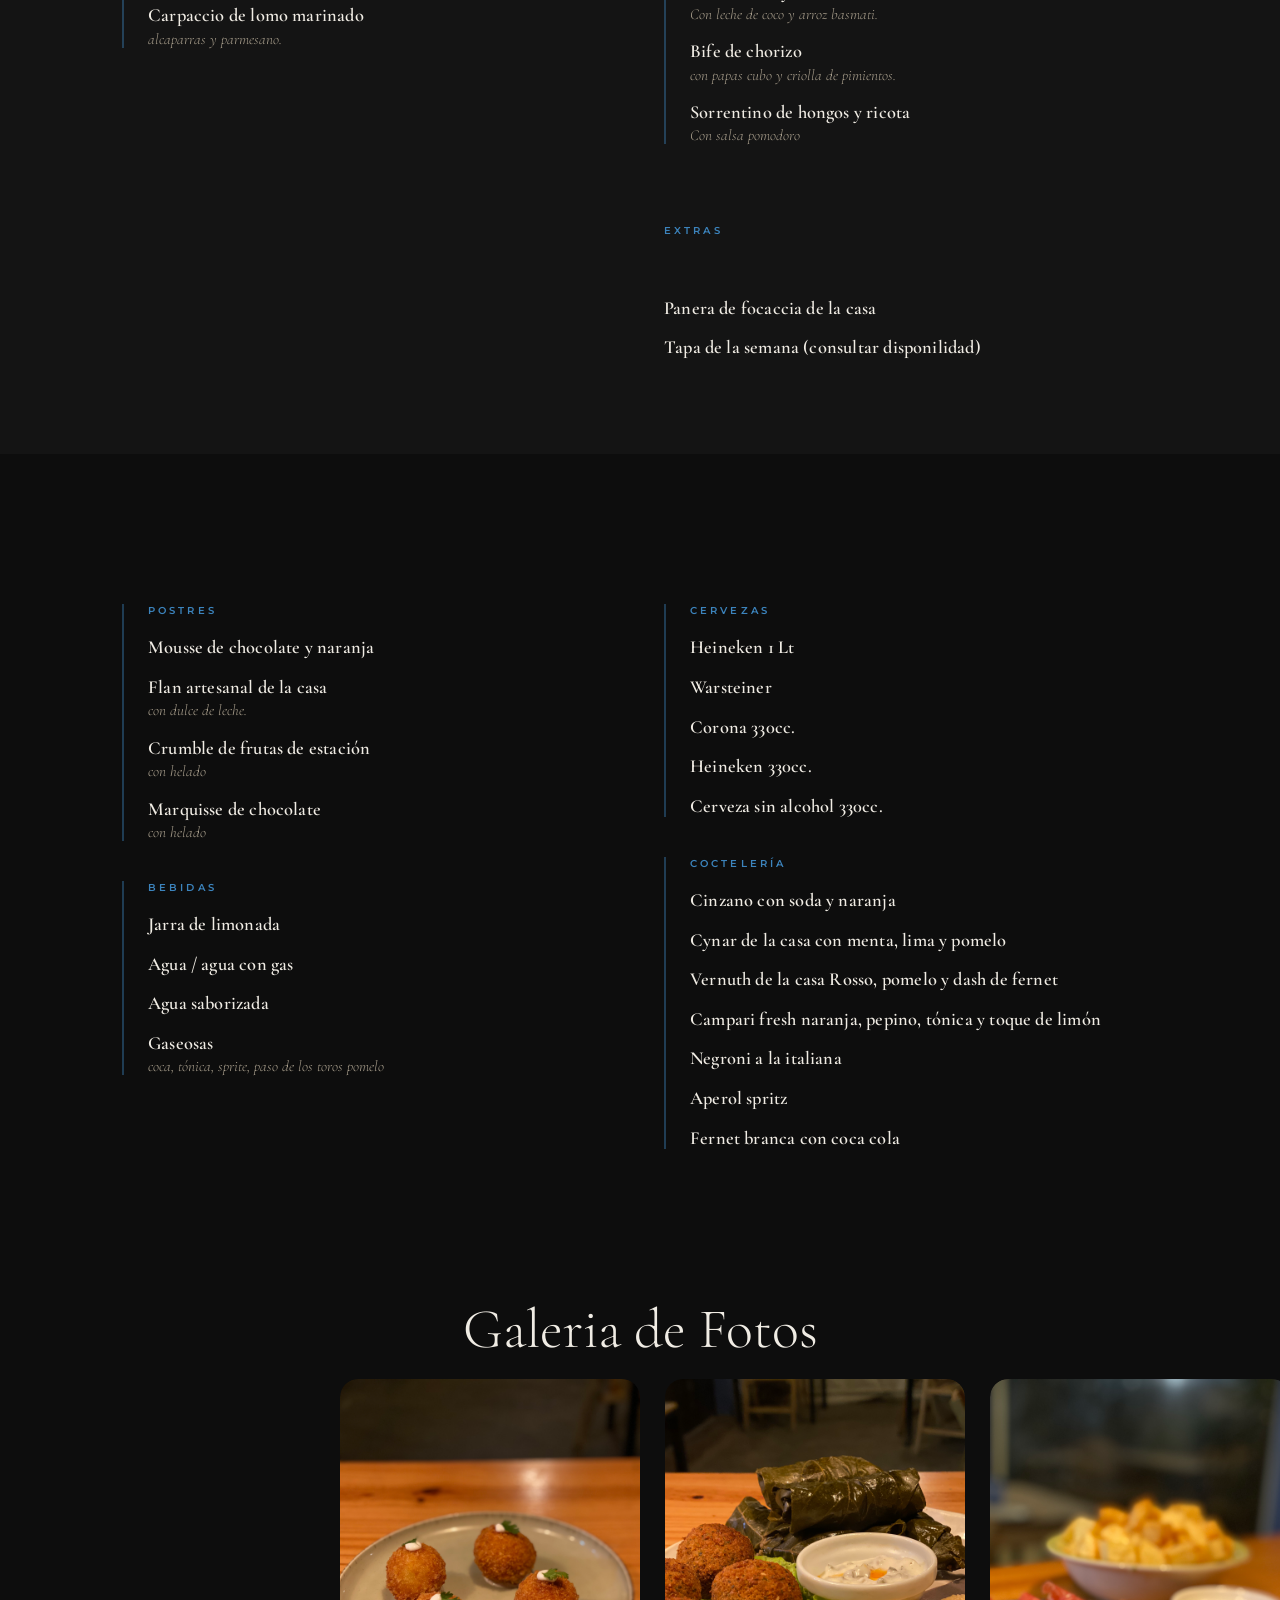
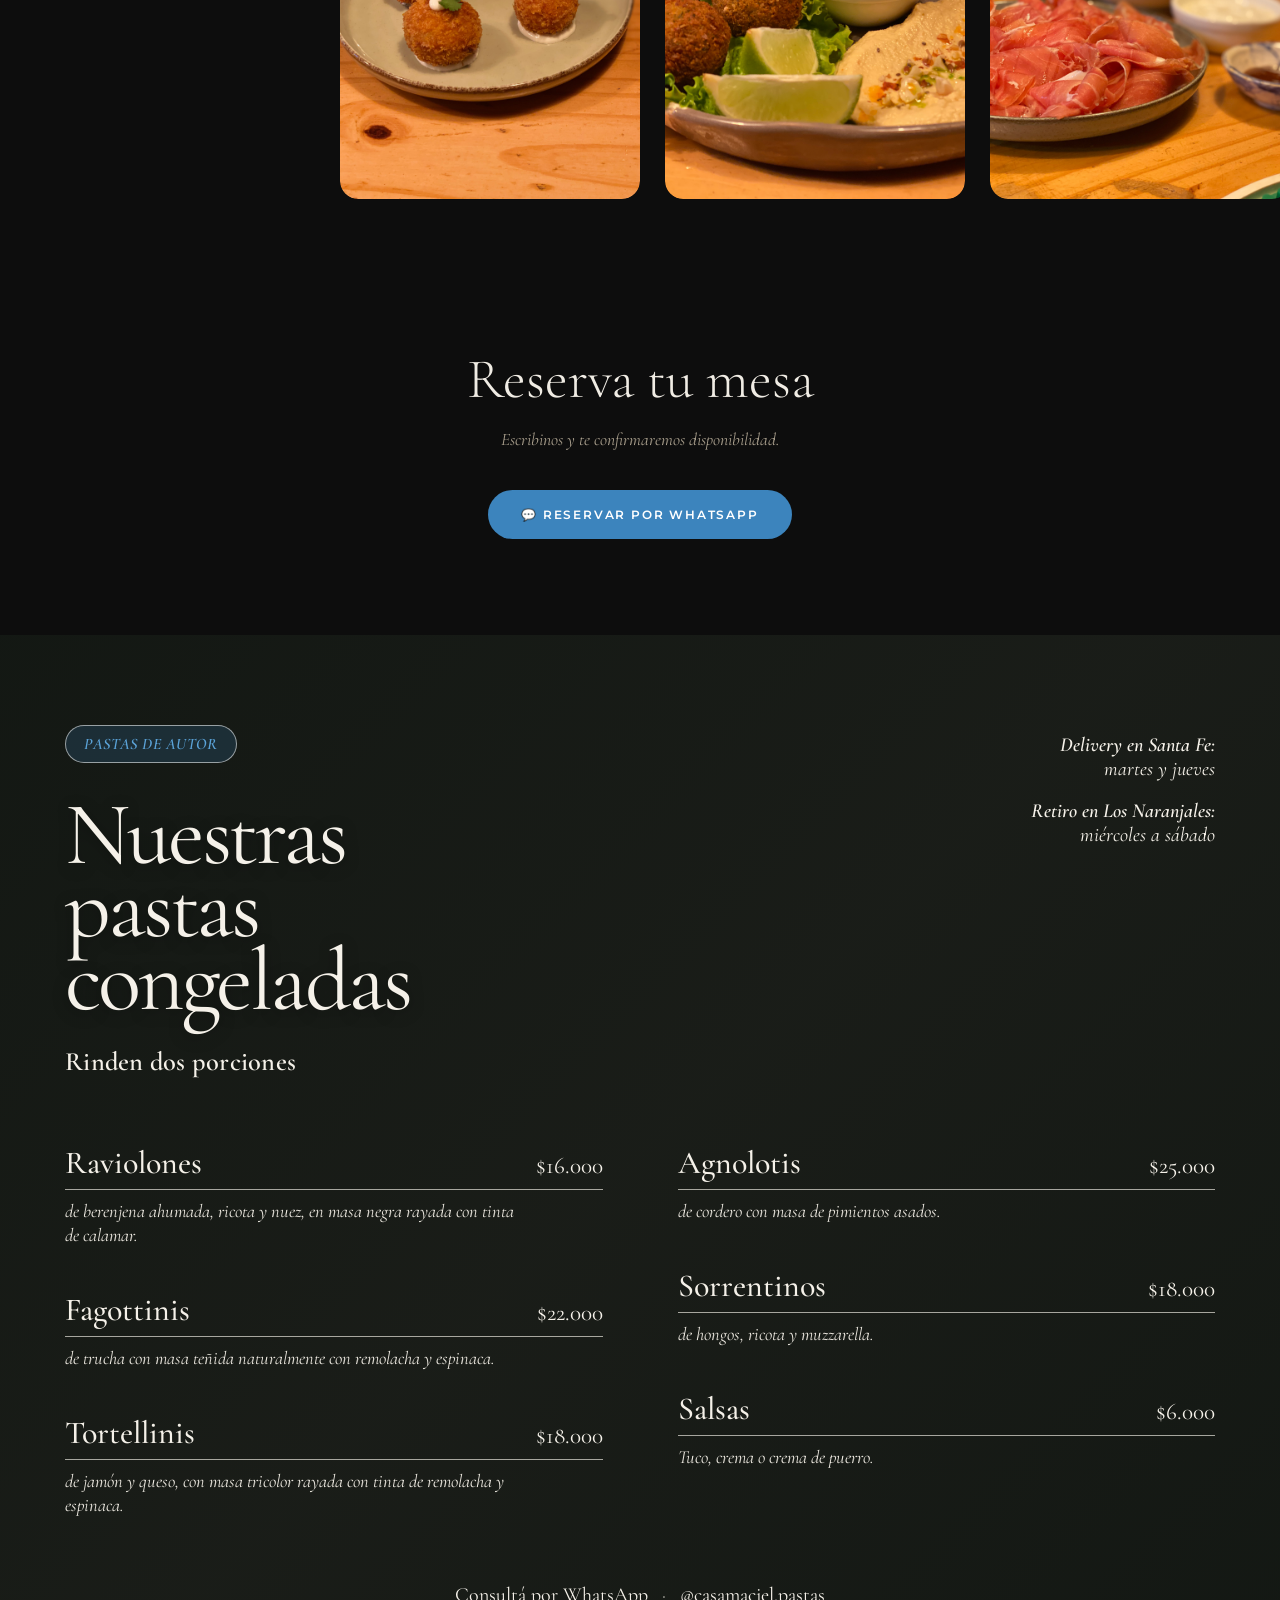
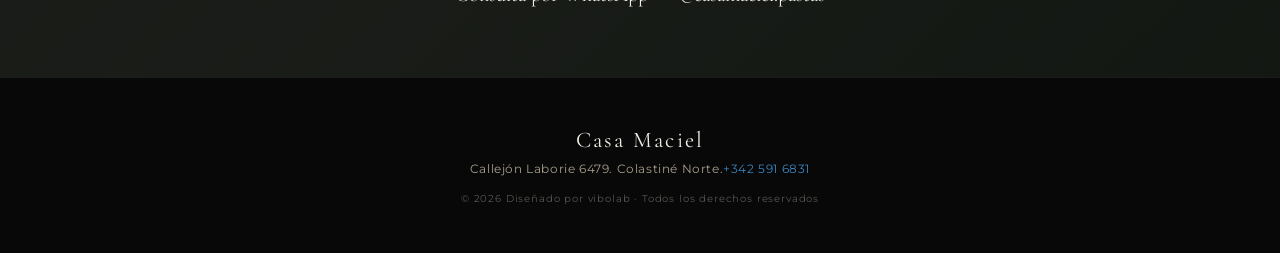
==== commit 94a748b3: "nueva seccion pastas frescas" ====
--- a/index.html
+++ b/index.html
@@ -572,50 +572,176 @@
 
 <!-- Sección Pastas Caseras -->
 <section class="pastas-caseras" id="pastas">
+
+  <!-- VIDEO DE FONDO -->
   <video class="pastas-video" autoplay muted loop playsinline>
     <source src="img/video pastas.mp4" type="video/mp4">
   </video>
+
   <div class="pastas-inner">
-    <div class="pastas-header">
-      <span class="menu-badge">Nuevo emprendimiento</span>
-      <h2 class="pastas-title">Pastas Caseras</h2>
-      <p class="pastas-slogan">Hechas acá, pensadas para tu casa</p>
-    </div>
-
-    <div class="pastas-content">
-      
-      <!-- Descripción y Contacto -->
-      <div class="pastas-info">
-        <p class="pastas-description">
-          Descubrí nuestras pastas artesanales elaboradas con ingredientes frescos y recetas tradicionales.
-          Llevá la experiencia de Casa Maciel a tu hogar.
+
+    <!-- ENCABEZADO -->
+    <div class="pastas-top">
+
+      <div class="pastas-brand">
+        <span class="menu-badge">Pastas de autor</span>
+
+        <h2 class="pastas-title">
+          Nuestras<br>
+          pastas<br>
+          congeladas
+        </h2>
+
+        <p class="pastas-slogan">
+          Rinden dos porciones
         </p>
-
-        <div class="pastas-features">
-          <div class="feature-item">
-            <span class="feature-icon"></span>
-            <span class="feature-text">Elaboración artesanal</span>
-          </div>
-          <div class="feature-item">
-            <span class="feature-icon"></span>
-            <span class="feature-text">Ingredientes frescos</span>
-          </div>
-          <div class="feature-item">
-            <span class="feature-icon"></span>
-            <span class="feature-text">Para disfrutar en casa</span>
-          </div>
-        </div>
-
-        <div class="pastas-contact">
-          <a href="https://wa.me/543425916831?text=Hola,%20quiero%20consultar%20sobre%20las%20pastas%20caseras"
-             target="_blank"
-             class="btn btn-primary">
-             💬 Consultá por WhatsApp
-          </a>
-        </div>
-      </div>
-    </div>
+      </div>
+
+
+      <div class="pastas-delivery">
+        <p>
+          <strong>Delivery en Santa Fe:</strong><br>
+          martes y jueves
+        </p>
+
+        <p>
+          <strong>Retiro en Los Naranjales:</strong><br>
+          miércoles a sábado
+        </p>
+      </div>
+
+    </div>
+
+
+    <!-- PRODUCTOS -->
+    <div class="pastas-products">
+
+      <!-- COLUMNA IZQUIERDA -->
+      <div class="pastas-column">
+
+        <article class="pasta-product">
+          <div class="pasta-product-header">
+            <h3>Raviolones</h3>
+            <span>$16.000</span>
+          </div>
+
+          <div class="pasta-line"></div>
+
+          <p>
+            de berenjena ahumada, ricota y nuez,
+            en masa negra rayada con tinta de calamar.
+          </p>
+        </article>
+
+
+        <article class="pasta-product">
+          <div class="pasta-product-header">
+            <h3>Fagottinis</h3>
+            <span>$22.000</span>
+          </div>
+
+          <div class="pasta-line"></div>
+
+          <p>
+            de trucha con masa teñida naturalmente
+            con remolacha y espinaca.
+          </p>
+        </article>
+
+
+        <article class="pasta-product">
+          <div class="pasta-product-header">
+            <h3>Tortellinis</h3>
+            <span>$18.000</span>
+          </div>
+
+          <div class="pasta-line"></div>
+
+          <p>
+            de jamón y queso, con masa tricolor
+            rayada con tinta de remolacha y espinaca.
+          </p>
+        </article>
+
+      </div>
+
+
+      <!-- COLUMNA DERECHA -->
+      <div class="pastas-column">
+
+        <article class="pasta-product">
+          <div class="pasta-product-header">
+            <h3>Agnolotis</h3>
+            <span>$25.000</span>
+          </div>
+
+          <div class="pasta-line"></div>
+
+          <p>
+            de cordero con masa de pimientos asados.
+          </p>
+        </article>
+
+
+        <article class="pasta-product">
+          <div class="pasta-product-header">
+            <h3>Sorrentinos</h3>
+            <span>$18.000</span>
+          </div>
+
+          <div class="pasta-line"></div>
+
+          <p>
+            de hongos, ricota y muzzarella.
+          </p>
+        </article>
+
+
+        <article class="pasta-product">
+          <div class="pasta-product-header">
+            <h3>Salsas</h3>
+            <span>$6.000</span>
+          </div>
+
+          <div class="pasta-line"></div>
+
+          <p>
+            Tuco, crema o crema de puerro.
+          </p>
+        </article>
+
+      </div>
+
+    </div>
+
+
+    <!-- CONTACTO -->
+    <div class="pastas-bottom">
+
+      <a
+        href="https://wa.me/543425916831?text=Hola,%20quiero%20consultar%20sobre%20las%20pastas%20congeladas"
+        target="_blank"
+        class="pastas-whatsapp"
+      >
+        Consultá por WhatsApp
+      </a>
+
+      <span class="pastas-separator">·</span>
+
+      <a
+        href="https://instagram.com/casamaciel.pastas"
+        target="_blank"
+        class="pastas-instagram"
+      >
+        @casamaciel.pastas
+      </a>
+
+    </div>
+
   </div>
+
+
+
 </section>
 
   <!-- Footer -->
--- a/style.css
+++ b/style.css
@@ -795,148 +795,521 @@
 
 }
 
-/* ---------- Pastas Caseras ---------- */
+/* =====================================================
+   CASA MACIEL - PASTAS CONGELADAS
+   ===================================================== */
+
 .pastas-caseras {
   position: relative;
-  padding: 6rem 2rem;
-  min-height: 600px;
+  width: 100%;
+  min-height: 750px;
+
+  padding: 90px 40px 70px;
+
   overflow: hidden;
-  transition: background 0.6s ease;
-}
-
-/* Video de fondo */
+
+  color: #f5f1e9;
+}
+
+
+/* =====================================================
+   VIDEO DE FONDO
+   ===================================================== */
+
 .pastas-video {
   position: absolute;
   inset: 0;
+
   width: 100%;
   height: 100%;
+
   object-fit: cover;
-  opacity: 0.6;
+
+  opacity: 0.58;
+
   z-index: 0;
-  transition: opacity 0.6s ease;
-}
-
-[data-theme="light"] .pastas-video {
-  opacity: 0.5;
-}
-
-/* Overlay de color para mantener legibilidad */
+}
+
+
+/* =====================================================
+   OVERLAY
+   ===================================================== */
+
 .pastas-caseras::after {
-  content: '';
+  content: "";
+
   position: absolute;
   inset: 0;
-  background: linear-gradient(135deg,
-    var(--bg-2) 0%,
-    transparent 50%,
-    var(--bg-2) 100%);
+
+  background:
+    linear-gradient(
+      135deg,
+      rgba(20, 25, 20, 0.90) 0%,
+      rgba(30, 34, 28, 0.74) 50%,
+      rgba(20, 25, 20, 0.90) 100%
+    );
+
   z-index: 1;
-  transition: background 0.6s ease;
-}
+}
+
+
+/* =====================================================
+   CONTENEDOR
+   ===================================================== */
 
 .pastas-inner {
   position: relative;
   z-index: 2;
-  max-width: 1100px;
+
+  width: min(1150px, 100%);
+
   margin: 0 auto;
 }
 
-.pastas-header {
-  text-align: center;
-  margin-bottom: 4rem;
-}
+
+/* =====================================================
+   PARTE SUPERIOR
+   ===================================================== */
+
+.pastas-top {
+  display: flex;
+
+  justify-content: space-between;
+  align-items: flex-start;
+
+  gap: 50px;
+
+  margin-bottom: 65px;
+}
+
+
+/* =====================================================
+   MARCA / BADGE
+   ===================================================== */
+
+.pastas-brand {
+  display: flex;
+  flex-direction: column;
+  align-items: flex-start;
+}
+
+
+.menu-badge {
+  display: inline-block;
+
+  padding: 8px 18px;
+
+  border: 1px solid rgba(255,255,255,0.55);
+
+  font-family: 'Cormorant Garamond', serif;
+
+  font-size: 16px;
+
+  font-style: italic;
+
+  letter-spacing: 0.04em;
+
+  margin-bottom: 35px;
+}
+
+
+/* =====================================================
+   TITULO
+   ===================================================== */
 
 .pastas-title {
-  font-family: 'Cormorant Garamond', serif;
-  font-size: clamp(4rem, 5vw, 4rem);
-  font-weight: 300;
-  color: var(--text-primary);
-  margin-bottom: 1rem;
-  transition: color 0.6s ease;
-  text-shadow: 0 2px 10px rgba(0,0,0,0.5);
-}
+  margin: 0;
+
+  font-family: 'Cormorant Garamond', serif;
+
+  font-size: clamp(4.5rem, 7vw, 7rem);
+
+  font-weight: 400;
+
+  line-height: 0.82;
+
+  letter-spacing: -0.035em;
+
+  color: #f5f1e9;
+
+  text-shadow: 0 3px 15px rgba(0,0,0,0.35);
+}
+
+
+/* =====================================================
+   SUBTITULO
+   ===================================================== */
 
 .pastas-slogan {
-  font-family: 'Cormorant Garamond', serif;
-  font-size: 1.3rem;
+  margin: 28px 0 0;
+
+  font-family: 'Cormorant Garamond', serif;
+
+  font-size: 1.65rem;
+
+  font-weight: 600;
+
+  color: #f5f1e9;
+
+  letter-spacing: 0.01em;
+}
+
+
+/* =====================================================
+   DELIVERY
+   ===================================================== */
+
+.pastas-delivery {
+  padding-top: 8px;
+
+  text-align: right;
+
+  font-family: 'Cormorant Garamond', serif;
+
+  font-size: 1.25rem;
+
   font-style: italic;
-  color: var(--accent-light);
-  letter-spacing: 0.05em;
-  transition: color 0.4s ease;
-  text-shadow: 0 1px 5px rgba(0,0,0,0.2);
-}
-
-.pastas-content {
-  display: flex;
+
+  line-height: 1.2;
+
+  color: #f5f1e9;
+}
+
+.pastas-delivery p {
+  margin: 0 0 18px;
+}
+
+.pastas-delivery strong {
+  font-weight: 600;
+}
+
+
+/* =====================================================
+   PRODUCTOS
+   ===================================================== */
+
+.pastas-products {
+
+  display: grid;
+
+  grid-template-columns: 1fr 1fr;
+
+  column-gap: 75px;
+
+  row-gap: 40px;
+}
+
+
+/* =====================================================
+   COLUMNAS
+   ===================================================== */
+
+.pastas-column {
+
+  display: flex;
+
+  flex-direction: column;
+
+  gap: 42px;
+}
+
+
+/* =====================================================
+   PRODUCTO
+   ===================================================== */
+
+.pasta-product {
+  width: 100%;
+}
+
+
+/* =====================================================
+   NOMBRE + PRECIO
+   ===================================================== */
+
+.pasta-product-header {
+
+  display: flex;
+
+  justify-content: space-between;
+
+  align-items: baseline;
+
+  gap: 20px;
+}
+
+
+.pasta-product-header h3 {
+
+  margin: 0;
+
+  font-family: 'Cormorant Garamond', serif;
+
+  font-size: 2rem;
+
+  font-weight: 500;
+
+  color: #f5f1e9;
+}
+
+
+.pasta-product-header span {
+
+  font-family: 'Cormorant Garamond', serif;
+
+  font-size: 1.45rem;
+
+  white-space: nowrap;
+
+  color: #f5f1e9;
+}
+
+
+/* =====================================================
+   LINEA
+   ===================================================== */
+
+.pasta-line {
+
+  width: 100%;
+
+  height: 1px;
+
+  margin: 7px 0 10px;
+
+  background: rgba(245,241,233,0.65);
+}
+
+
+/* =====================================================
+   DESCRIPCION
+   ===================================================== */
+
+.pasta-product p {
+
+  max-width: 450px;
+
+  margin: 0;
+
+  font-family: 'Cormorant Garamond', serif;
+
+  font-size: 1.15rem;
+
+  line-height: 1.3;
+
+  font-style: italic;
+
+  color: rgba(245,241,233,0.95);
+}
+
+
+/* =====================================================
+   CONTACTO
+   ===================================================== */
+
+.pastas-bottom {
+
+  display: flex;
+
   justify-content: center;
+
   align-items: center;
-}
-
-/* Info */
-.pastas-info {
-  display: flex;
-  flex-direction: column;
-  gap: 2rem;
-  max-width: 600px;
-  text-align: center;
-}
-
-.pastas-description {
-  font-family: 'Cormorant Garamond', serif;
-  font-size: 1.30rem;
-  line-height: 1.7;
-  color: black;
-  transition: color 0.4s ease;
-}
-
-/* Features en horizontal sin fondo blanco */
-.pastas-features {
-  display: flex;
-  flex-direction: row;
-  justify-content: center;
-  align-items: center;
-  gap: 3rem;
-  padding: 2rem 1rem;
-  background: transparent;
-  border: none;
-  border-top: 1px solid var(--border-acc);
-  border-bottom: 1px solid var(--border-acc);
-  transition: border-color 0.4s ease;
-}
-
-.feature-item {
-  display: flex;
-  flex-direction: column;
-  align-items: center;
-  gap: 0.8rem;
-  text-align: center;
-  transition: transform 0.3s ease;
-}
-
-.feature-item:hover {
-  transform: translateY(-5px);
-}
-
-.feature-icon {
-  font-size: 2.5rem;
-  flex-shrink: 0;
-  filter: drop-shadow(0 2px 4px rgba(0,0,0,0.2));
-}
-
-.feature-text {
-  font-family: 'Montserrat', sans-serif;
-  font-size: 0.85rem;
-  font-weight: 800;
-  color: var(--text-primary);
-  letter-spacing: 0.05em;
-  text-transform: uppercase;
-  transition: color 0.4s ease;
-}
-
-.pastas-contact {
-  display: flex;
-  justify-content: center;
-}
-
+
+  gap: 14px;
+
+  margin-top: 65px;
+
+  font-family: 'Cormorant Garamond', serif;
+
+  font-size: 1.25rem;
+}
+
+
+.pastas-bottom a {
+
+  color: #f5f1e9;
+
+  text-decoration: none;
+
+  transition: opacity 0.3s ease;
+}
+
+
+.pastas-bottom a:hover {
+
+  opacity: 0.65;
+}
+
+
+.pastas-separator {
+
+  opacity: 0.7;
+}
+
+
+/* =====================================================
+   TABLET
+   ===================================================== */
+
+@media (max-width: 850px) {
+
+  .pastas-caseras {
+    padding: 70px 30px 55px;
+  }
+
+
+  .pastas-top {
+    gap: 30px;
+  }
+
+
+  .pastas-title {
+    font-size: clamp(4rem, 9vw, 5.5rem);
+  }
+
+
+  .pastas-products {
+    column-gap: 40px;
+  }
+
+
+  .pasta-product-header h3 {
+    font-size: 1.7rem;
+  }
+
+
+  .pasta-product-header span {
+    font-size: 1.25rem;
+  }
+
+
+  .pasta-product p {
+    font-size: 1.05rem;
+  }
+
+}
+
+
+/* =====================================================
+   MOBILE
+   ===================================================== */
+
+@media (max-width: 650px) {
+
+  .pastas-caseras {
+    padding: 55px 22px 45px;
+  }
+
+
+  /* HEADER */
+
+  .pastas-top {
+
+    flex-direction: column;
+
+    gap: 35px;
+
+    margin-bottom: 50px;
+  }
+
+
+  .pastas-brand {
+    width: 100%;
+  }
+
+
+  .menu-badge {
+    margin-bottom: 25px;
+
+    font-size: 14px;
+  }
+
+
+  .pastas-title {
+
+    font-size: clamp(3.7rem, 16vw, 5rem);
+
+    line-height: 0.84;
+  }
+
+
+  .pastas-slogan {
+
+    margin-top: 20px;
+
+    font-size: 1.4rem;
+  }
+
+
+  /* DELIVERY */
+
+  .pastas-delivery {
+
+    width: 100%;
+
+    padding: 0;
+
+    text-align: left;
+
+    font-size: 1.1rem;
+  }
+
+
+  /* PRODUCTOS */
+
+  .pastas-products {
+
+    grid-template-columns: 1fr;
+
+    gap: 38px;
+  }
+
+
+  .pastas-column {
+
+    gap: 38px;
+  }
+
+
+  .pasta-product-header h3 {
+
+    font-size: 1.7rem;
+  }
+
+
+  .pasta-product-header span {
+
+    font-size: 1.2rem;
+  }
+
+
+  .pasta-product p {
+
+    font-size: 1.05rem;
+
+    max-width: 95%;
+  }
+
+
+  /* CONTACTO */
+
+  .pastas-bottom {
+
+    flex-direction: column;
+
+    gap: 5px;
+
+    margin-top: 50px;
+
+    font-size: 1.1rem;
+  }
+
+
+  .pastas-separator {
+    display: none;
+  }
+
+}
 /* Responsive */
 @media (max-width: 768px) {
   .pastas-caseras {
